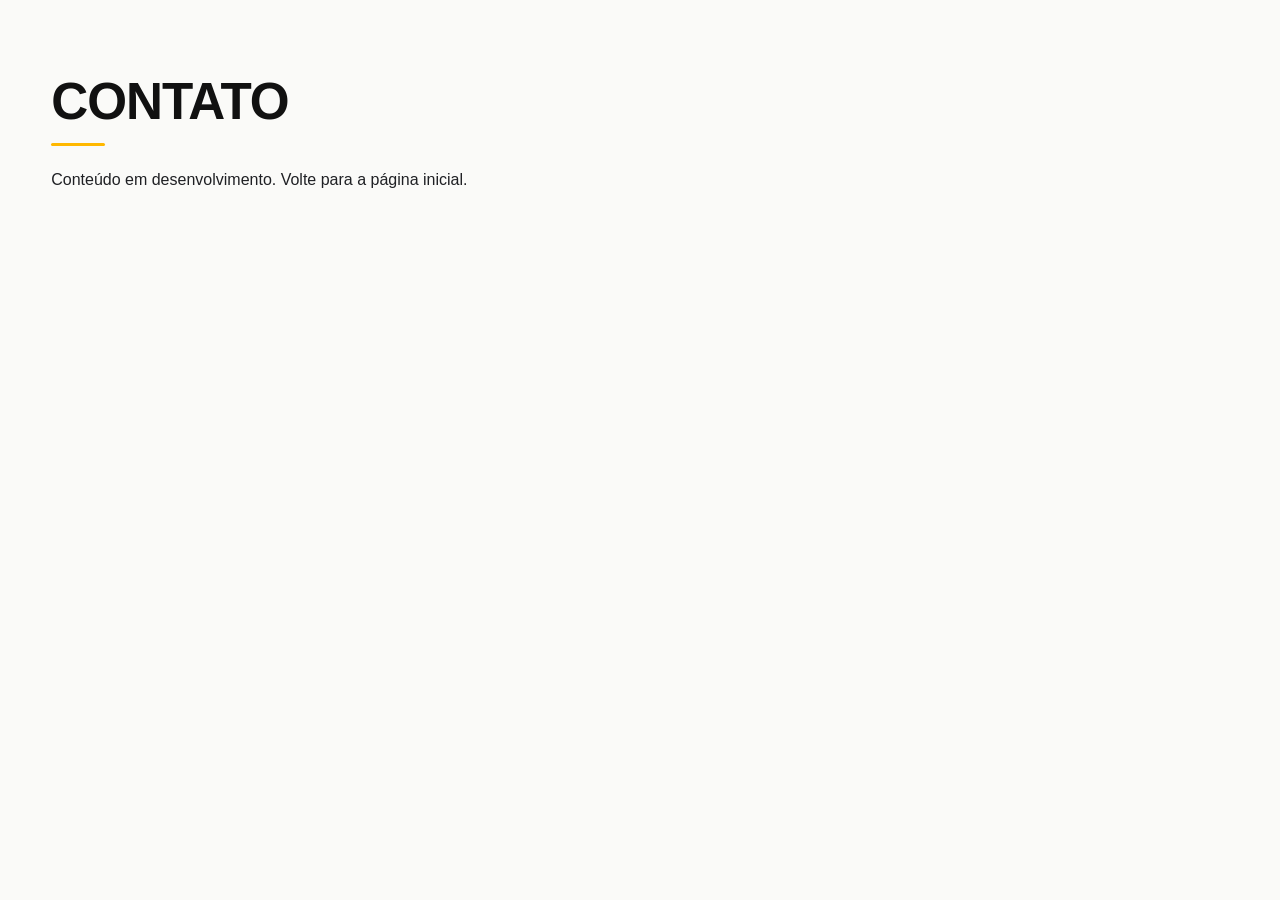
==== contato.html @ ad24fc27 "primeiro commit" ====
<!DOCTYPE html>
<html lang="pt-BR">
  <head>
    <meta charset="UTF-8" />
    <meta name="viewport" content="width=device-width, initial-scale=1.0" />
    <title>Contato | Nilsen Decorações em Gesso</title>
    <link rel="stylesheet" href="css/global.css" />
    <link rel="stylesheet" href="css/home.css" />
    <link rel="stylesheet" href="css/contato.css" />
    <link rel="stylesheet" href="css/responsive.css" />
  </head>
  <body>
    <main class="section container">
      <h1 class="section-title">Contato</h1>
      <span class="accent-line" aria-hidden="true"></span>
      <p>Conteúdo em desenvolvimento. Volte para a <a href="index.html">página inicial</a>.</p>
    </main>
  </body>
</html>
---- css/global.css ----
:root {
  --color-black: #111111;
  --color-ink: #1f2024;
  --color-yellow: #ffb800;
  --color-yellow-soft: #fff1b8;
  --color-white: #ffffff;
  --color-background: #fafaf8;
  --color-gray: #5f6268;
  --color-gray-light: #ecebe7;
  --shadow-soft: 0 18px 50px rgba(17, 17, 17, 0.12);
  --shadow-card: 0 16px 42px rgba(17, 17, 17, 0.08);
  --container: 1400px;
  --page-gutter: clamp(20px, 4vw, 60px);
  --header-height: clamp(78px, 6vw, 100px);
  --radius-sm: 8px;
  --radius-md: 18px;
  --radius-lg: 26px;
  --section-y: clamp(76px, 6vw, 110px);
  --ease: cubic-bezier(0.22, 1, 0.36, 1);
}

*,
*::before,
*::after {
  box-sizing: border-box;
}

html {
  scroll-behavior: smooth;
}

body {
  margin: 0;
  overflow-x: hidden;
  background: var(--color-background);
  color: var(--color-ink);
  font-family: "Manrope", "Inter", Arial, sans-serif;
  font-size: 16px;
  line-height: 1.45;
  text-rendering: optimizeLegibility;
}

body.menu-open {
  overflow: hidden;
}

img,
svg {
  display: block;
  max-width: 100%;
}

a {
  color: inherit;
  text-decoration: none;
}

button,
input,
textarea,
select {
  font: inherit;
}

button {
  border: 0;
}

ul {
  margin: 0;
  padding: 0;
}

.container {
  width: min(calc(100% - (var(--page-gutter) * 2)), var(--container));
  margin-inline: auto;
  padding-inline: 0;
}

.section {
  position: relative;
  padding-block: var(--section-y);
  scroll-margin-top: calc(var(--header-height) + 34px);
}

.section-title,
.hero__title {
  margin: 0;
  color: var(--color-black);
  font-size: clamp(2.5rem, 5vw, 5.5rem);
  font-weight: 800;
  letter-spacing: -0.02em;
  line-height: 0.98;
  text-transform: uppercase;
}

.section-title {
  font-size: clamp(2.2rem, 4vw, 4.5rem);
}

.title-mask__line {
  display: block;
  overflow: hidden;
}

.title-mask__line > span {
  display: block;
}

.title-mask__line--accent,
.text-accent {
  color: var(--color-yellow);
}

.accent-line {
  display: block;
  width: clamp(54px, 3.6vw, 70px);
  height: 3px;
  margin-block: 16px 22px;
  border-radius: 999px;
  background: var(--color-yellow);
}

.section-intro p {
  max-width: 590px;
  margin: 0 0 32px;
  color: var(--color-gray);
  font-size: clamp(1rem, 1.15vw, 1.14rem);
  font-weight: 500;
}

.btn {
  display: inline-flex;
  min-height: clamp(44px, 2.9vw, 56px);
  align-items: center;
  justify-content: center;
  gap: 10px;
  border-radius: var(--radius-sm);
  padding: 0 clamp(18px, 1.6vw, 30px);
  border: 1px solid transparent;
  font-size: 0.86rem;
  font-weight: 800;
  line-height: 1;
  text-transform: uppercase;
  transition: transform 220ms var(--ease), box-shadow 220ms var(--ease), background-color 220ms var(--ease),
    color 220ms var(--ease), border-color 220ms var(--ease);
}

.btn svg {
  width: 20px;
  height: 20px;
  stroke-width: 2.4;
}

.btn--black {
  background: var(--color-black);
  color: var(--color-white);
  box-shadow: inset 0 0 0 1px rgba(255, 255, 255, 0.1);
}

.btn--black svg {
  color: var(--color-yellow);
}

.btn--yellow {
  background: var(--color-yellow);
  color: var(--color-black);
}

.btn:hover {
  transform: translateY(-2px);
  box-shadow: 0 12px 28px rgba(17, 17, 17, 0.16);
}

.btn:focus-visible,
.site-nav__link:focus-visible,
.menu-toggle:focus-visible,
.service-item:focus-visible,
.site-footer a:focus-visible {
  outline: 3px solid var(--color-yellow);
  outline-offset: 4px;
}

@media (prefers-reduced-motion: reduce) {
  *,
  *::before,
  *::after {
    animation-duration: 0.01ms !important;
    animation-iteration-count: 1 !important;
    scroll-behavior: auto !important;
    transition-duration: 0.01ms !important;
  }
}
---- css/home.css ----
.site-header {
  position: sticky;
  top: clamp(12px, 1.6vw, 30px);
  z-index: 50;
  width: 100%;
  padding-inline: var(--page-gutter);
  transition: filter 220ms var(--ease), transform 220ms var(--ease);
}

.site-header.is-scrolled {
  filter: drop-shadow(0 14px 26px rgba(17, 17, 17, 0.18));
}

.site-header__inner {
  display: grid;
  min-height: var(--header-height);
  grid-template-columns: clamp(150px, 13.2vw, 254px) 1fr auto;
  align-items: center;
  gap: clamp(18px, 2.4vw, 46px);
  border-radius: clamp(16px, 1.6vw, 30px);
  background: var(--color-black);
  padding: clamp(12px, 1vw, 18px) clamp(18px, 1.9vw, 36px) clamp(12px, 1vw, 18px) clamp(28px, 2.6vw, 50px);
}

.site-header__logo img {
  width: clamp(112px, 9.4vw, 180px);
  height: auto;
}

.site-nav {
  display: flex;
  align-items: center;
  justify-content: center;
  gap: clamp(24px, 3.1vw, 60px);
}

.site-nav__link {
  position: relative;
  display: inline-flex;
  min-height: 44px;
  align-items: center;
  color: rgba(255, 255, 255, 0.78);
  font-size: clamp(0.86rem, 0.78vw, 0.98rem);
  font-weight: 600;
}

.site-nav__link::after {
  position: absolute;
  right: 0;
  bottom: 2px;
  left: 0;
  height: 3px;
  border-radius: 999px;
  background: var(--color-yellow);
  content: "";
  opacity: 0;
  transform: scaleX(0.4);
  transition: opacity 180ms var(--ease), transform 180ms var(--ease);
}

.site-nav__link:hover,
.site-nav__link--active {
  color: var(--color-white);
}

.site-nav__link:hover::after,
.site-nav__link--active::after {
  opacity: 1;
  transform: scaleX(1);
}

.site-header__actions {
  display: flex;
  align-items: center;
  gap: 12px;
}

.btn--header {
  min-width: clamp(142px, 11.7vw, 224px);
  border-radius: 12px;
}

.menu-toggle {
  display: none;
  width: 48px;
  height: 48px;
  align-items: center;
  justify-content: center;
  border-radius: 12px;
  background: rgba(255, 255, 255, 0.08);
  color: var(--color-white);
  cursor: pointer;
}

.menu-toggle svg {
  width: 24px;
  height: 24px;
}

.hero {
  margin-top: calc(-1 * var(--header-height));
  min-height: 100vh;
  min-height: 100svh;
  padding-top: 0;
  padding-bottom: 0;
}

.hero__grid {
  display: grid;
  width: 100%;
  min-height: 100vh;
  min-height: 100svh;
  grid-template-columns: minmax(0, 40.2%) minmax(0, 59.8%);
  align-items: stretch;
}

.hero__content {
  display: flex;
  flex-direction: column;
  justify-content: center;
  padding-top: calc(var(--header-height) + clamp(44px, 3.9vw, 76px));
  padding-bottom: clamp(58px, 5.8vw, 112px);
  padding-right: clamp(24px, 3.2vw, 62px);
}

.hero__text {
  max-width: 575px;
  margin: 0;
  color: var(--color-gray);
  font-size: clamp(0.98rem, 1.05vw, 1.18rem);
  font-weight: 500;
}

.hero__buttons {
  display: flex;
  flex-wrap: wrap;
  gap: clamp(14px, 1.35vw, 26px);
  margin-top: clamp(28px, 2.6vw, 50px);
}

.hero__stats {
  display: flex;
  flex-wrap: wrap;
  gap: clamp(30px, 4.7vw, 90px);
  margin-top: clamp(36px, 3.7vw, 70px);
}

.stat {
  display: flex;
  align-items: center;
  gap: 18px;
}

.stat__icon {
  position: relative;
  flex: 0 0 clamp(58px, 4vw, 78px);
  width: clamp(58px, 4vw, 78px);
  height: clamp(58px, 4vw, 78px);
  border-radius: clamp(10px, 0.85vw, 16px);
  background: var(--color-yellow-soft);
}

.stat__icon::after {
  position: absolute;
  inset: 15px;
  border: 3px solid rgba(17, 17, 17, 0.12);
  border-radius: 8px;
  content: "";
}

.stat strong {
  display: block;
  color: var(--color-black);
  font-size: clamp(2.35rem, 3.15vw, 3.8rem);
  font-weight: 800;
  line-height: 0.85;
}

.stat strong span {
  color: var(--color-yellow);
}

.stat p {
  max-width: 130px;
  margin: 9px 0 0;
  color: var(--color-ink);
  font-size: 0.82rem;
  font-weight: 600;
  letter-spacing: 0;
  line-height: 1.25;
  text-transform: uppercase;
}

.hero__media {
  position: relative;
  min-height: 100vh;
  min-height: 100svh;
  overflow: hidden;
  border-bottom-left-radius: clamp(32px, 2.9vw, 56px);
  box-shadow: var(--shadow-soft);
  clip-path: polygon(12.5% 0, 100% 0, 100% 100%, 0 100%);
}

.hero__media img {
  width: 100%;
  height: 100%;
  object-fit: cover;
  object-position: center 42%;
}

.services,
.about,
.projects {
  display: flex;
  min-height: 100vh;
  min-height: 100svh;
  align-items: center;
}

.services__grid {
  display: grid;
  grid-template-columns: minmax(340px, 560px) minmax(0, 1fr);
  align-items: center;
  gap: clamp(78px, 9vw, 174px);
}

.services__timeline {
  position: relative;
  display: grid;
  gap: clamp(12px, 1.05vw, 20px);
  padding-block: clamp(8px, 2vw, 38px);
  padding-left: clamp(44px, 3.1vw, 60px);
}

.services__axis {
  position: absolute;
  top: 16px;
  bottom: 16px;
  left: 20px;
  width: 4px;
  border-radius: 999px;
  background: var(--color-black);
}

.services__axis-progress {
  position: absolute;
  top: 0;
  left: 0;
  width: 100%;
  height: var(--service-progress, 0%);
  border-radius: inherit;
  background: var(--color-yellow);
}

.service-item {
  position: relative;
  display: grid;
  grid-template-columns: auto auto 1fr;
  align-items: start;
  gap: clamp(12px, 1vw, 18px);
  width: 100%;
  min-height: clamp(70px, 4.7vw, 90px);
  padding: 0;
  background: transparent;
  color: var(--color-ink);
  cursor: pointer;
  text-align: left;
}

.service-item__dot {
  position: absolute;
  top: 31px;
  left: -42px;
  z-index: 1;
  width: 19px;
  height: 19px;
  border-radius: 50%;
  background: var(--color-black);
  transition: background-color 240ms var(--ease), transform 240ms var(--ease);
}

.service-item__number,
.service-item__title {
  display: block;
  color: var(--color-ink);
  font-size: clamp(2.25rem, 3.72vw, 4.52rem);
  font-weight: 800;
  line-height: 0.95;
  text-transform: uppercase;
  transition: color 240ms var(--ease), font-size 240ms var(--ease), transform 240ms var(--ease);
}

.service-item__divider {
  width: 2px;
  height: 0;
  margin-top: 2px;
  border-radius: 999px;
  background: var(--color-yellow);
  opacity: 0;
  transition: height 260ms var(--ease), opacity 260ms var(--ease);
}

.service-item__body {
  display: grid;
  gap: 14px;
  min-width: 0;
}

.service-item__description {
  display: block;
  max-width: 560px;
  max-height: 0;
  overflow: hidden;
  color: var(--color-ink);
  font-size: clamp(1rem, 1.3vw, 1.2rem);
  font-weight: 500;
  line-height: 1.22;
  opacity: 0;
  transform: translateY(-8px);
  transition: max-height 280ms var(--ease), opacity 220ms var(--ease), transform 220ms var(--ease);
}

.service-item--active {
  min-height: 150px;
}

.service-item--active .service-item__dot {
  background: var(--color-yellow);
  transform: scale(1.08);
}

.service-item--active .service-item__number {
  color: var(--color-yellow);
  transform: translateY(-2px);
}

.service-item:not(.service-item--active) .service-item__number,
.service-item:not(.service-item--active) .service-item__title {
  font-size: clamp(1.95rem, 2.75vw, 3.25rem);
}

.service-item--active .service-item__divider {
  height: 96px;
  opacity: 1;
}

.service-item--active .service-item__description {
  max-height: 130px;
  opacity: 1;
  transform: translateY(0);
}

.about__grid {
  display: grid;
  grid-template-columns: minmax(340px, 610px) minmax(0, 1fr);
  align-items: center;
  gap: clamp(76px, 8.5vw, 164px);
}

.about__media {
  position: relative;
  width: min(100%, 830px);
  justify-self: end;
}

.about__media > img {
  width: 100%;
  aspect-ratio: 1.31 / 1;
  border-radius: 28px;
  box-shadow: var(--shadow-soft);
  object-fit: cover;
}

.quote-card {
  position: absolute;
  right: -76px;
  bottom: 58px;
  width: min(300px, 48%);
  border-radius: 20px;
  background: var(--color-black);
  color: var(--color-white);
  padding: 30px 30px 28px;
  box-shadow: var(--shadow-soft);
}

.quote-card__mark {
  display: block;
  margin-bottom: -6px;
  color: var(--color-yellow);
  font-size: 4.4rem;
  font-weight: 800;
  line-height: 0.7;
}

.quote-card h3 {
  margin: 0;
  font-size: clamp(1.35rem, 2vw, 2rem);
  font-weight: 800;
  line-height: 1.05;
}

.quote-card .accent-line {
  width: 60px;
  margin-block: 18px 16px;
}

.quote-card p {
  margin: 0;
  color: rgba(255, 255, 255, 0.76);
  font-size: 0.86rem;
  font-weight: 500;
  line-height: 1.35;
}

.values {
  display: flex;
  min-height: clamp(460px, 52vh, 660px);
  min-height: clamp(460px, 52svh, 660px);
  align-items: center;
  padding-block: clamp(58px, 5vw, 96px);
}

.values__grid {
  display: grid;
  grid-template-columns: repeat(4, minmax(0, 1fr));
  gap: clamp(12px, 1vw, 18px);
}

.value-card {
  height: 100%;
  min-height: clamp(238px, 16vw, 306px);
  border-radius: 12px;
  background: var(--color-white);
  padding: clamp(28px, 2vw, 38px);
  box-shadow: var(--shadow-card);
  transition: transform 220ms var(--ease), box-shadow 220ms var(--ease);
}

.value-card:hover {
  transform: translateY(-5px);
  box-shadow: 0 20px 45px rgba(17, 17, 17, 0.12);
}

.value-card__icon {
  display: grid;
  width: 54px;
  height: 54px;
  place-items: center;
  border-radius: 50%;
  background: var(--color-black);
}

.value-card__icon img {
  width: 30px;
  height: 30px;
  object-fit: contain;
}

.value-card h3 {
  margin: 18px 0 0;
  color: var(--color-black);
  font-size: 0.94rem;
  font-weight: 800;
  text-transform: uppercase;
}

.value-card .accent-line {
  width: 44px;
  height: 2px;
  margin-block: 10px 18px;
}

.value-card p,
.value-card li {
  color: var(--color-gray);
  font-size: 0.91rem;
  font-weight: 500;
}

.value-card p {
  margin: 0;
}

.value-card li {
  display: flex;
  gap: 8px;
  align-items: flex-start;
  margin-top: 4px;
}

.value-card li::before {
  color: var(--color-yellow);
  content: "✓";
  font-weight: 800;
}

.projects {
  flex-direction: column;
  justify-content: center;
}

.projects__header {
  display: grid;
  grid-template-columns: minmax(340px, 560px) minmax(0, 1fr);
  align-items: center;
  gap: clamp(72px, 8.3vw, 158px);
}

.project-card {
  position: relative;
  min-height: 300px;
  overflow: hidden;
  border-radius: 26px;
  background: var(--color-black);
  box-shadow: var(--shadow-soft);
}

.projects__featured .project-card {
  min-height: clamp(390px, 30vw, 580px);
}

.project-card img {
  width: 100%;
  height: 100%;
  min-height: inherit;
  object-fit: cover;
  transform: scale(1.04);
  transform-origin: center;
  transition: filter 420ms var(--ease), transform 420ms var(--ease);
}

.project-card::after {
  position: absolute;
  inset: 0;
  background: linear-gradient(180deg, rgba(17, 17, 17, 0) 42%, rgba(17, 17, 17, 0.78) 100%);
  content: "";
}

.project-card:hover img {
  filter: saturate(1.08) contrast(1.05);
}

.project-card__content {
  position: absolute;
  right: 28px;
  bottom: 26px;
  left: 28px;
  z-index: 1;
  color: var(--color-white);
}

.project-card__number {
  display: block;
  margin-bottom: 8px;
  color: var(--color-yellow);
  font-size: 1.65rem;
  font-weight: 800;
  line-height: 1;
}

.project-card h3 {
  margin: 0;
  font-size: clamp(1.35rem, 2vw, 2.15rem);
  font-weight: 800;
  line-height: 1;
}

.project-card p {
  margin: 8px 0 0;
  color: rgba(255, 255, 255, 0.88);
  font-size: 0.96rem;
  font-weight: 500;
}

.projects__grid {
  display: grid;
  grid-template-columns: repeat(3, minmax(0, 1fr));
  gap: clamp(24px, 2.55vw, 48px);
  margin-top: clamp(42px, 3.4vw, 66px);
}

.projects__grid .project-card {
  min-height: clamp(220px, 14.6vw, 286px);
}

.testimonials {
  display: flex;
  min-height: clamp(440px, 54vh, 700px);
  min-height: clamp(440px, 54svh, 700px);
  align-items: center;
}

.testimonials__grid {
  display: grid;
  grid-template-columns: repeat(3, minmax(0, 1fr));
  gap: clamp(24px, 2.55vw, 48px);
}

.testimonial-card {
  position: relative;
  min-height: clamp(250px, 15.7vw, 302px);
  overflow: hidden;
  border-radius: 18px;
  background: var(--color-white);
  padding: clamp(38px, 2.8vw, 54px) clamp(32px, 2.9vw, 56px) clamp(34px, 2.35vw, 45px);
  box-shadow: var(--shadow-card);
}

.testimonial-card__quote {
  display: block;
  color: var(--color-yellow);
  font-size: 4.1rem;
  font-weight: 800;
  line-height: 0.55;
}

.testimonial-card p {
  margin: 18px 0 22px;
  color: var(--color-ink);
  font-size: 0.94rem;
  font-weight: 500;
}

.testimonial-card .accent-line {
  width: 54px;
  height: 3px;
  margin: 0 0 16px;
}

.testimonial-card strong,
.testimonial-card span:last-child {
  display: block;
}

.testimonial-card strong {
  color: var(--color-black);
  font-size: 1rem;
  font-weight: 800;
}

.testimonial-card span:last-child {
  color: var(--color-gray);
  font-size: 0.9rem;
  font-weight: 700;
}

.testimonial-card::after {
  position: absolute;
  right: 34px;
  bottom: 34px;
  width: 58px;
  height: 58px;
  border-radius: 50%;
  background: var(--color-black);
  content: "";
}

.final-cta {
  display: flex;
  min-height: clamp(240px, 34vh, 410px);
  min-height: clamp(240px, 34svh, 410px);
  align-items: center;
  padding-block: clamp(48px, 4.8vw, 88px);
}

.final-cta__inner {
  display: flex;
  align-items: center;
  justify-content: space-between;
  gap: 28px;
  border-radius: 18px;
  background: var(--color-black);
  color: var(--color-white);
  padding-block: clamp(28px, 2.15vw, 42px);
}

.final-cta h2 {
  margin: 0;
  font-size: clamp(1.55rem, 2.5vw, 2.65rem);
  font-weight: 800;
  line-height: 1.05;
  text-transform: uppercase;
}

.final-cta h2 span {
  color: var(--color-yellow);
}

.final-cta p {
  margin: 10px 0 0;
  color: rgba(255, 255, 255, 0.78);
  font-weight: 500;
}

.site-footer {
  background: var(--color-white);
}

.site-footer__main {
  display: grid;
  grid-template-columns: minmax(260px, 1.35fr) repeat(3, minmax(150px, 0.75fr));
  gap: clamp(34px, 6vw, 92px);
  padding-block: clamp(42px, 3.7vw, 70px) clamp(48px, 3.7vw, 70px);
}

.site-footer__brand img {
  width: 180px;
  height: auto;
}

.site-footer__brand p {
  max-width: 310px;
  margin: 22px 0 24px;
  color: var(--color-gray);
  font-weight: 500;
}

.site-footer__social {
  display: flex;
  gap: 12px;
}

.site-footer__social a {
  display: grid;
  width: 36px;
  height: 36px;
  place-items: center;
  border-radius: 50%;
  background: var(--color-yellow);
  color: var(--color-black);
}

.site-footer__social svg {
  width: 18px;
  height: 18px;
}

.footer-list {
  display: flex;
  flex-direction: column;
  align-items: flex-start;
  gap: 8px;
  font-style: normal;
}

.footer-list h3 {
  margin: 0;
  color: var(--color-black);
  font-size: 1rem;
  font-weight: 800;
  text-transform: uppercase;
}

.footer-list .accent-line {
  width: 46px;
  height: 2px;
  margin: 0 0 12px;
}

.footer-list a,
.footer-list p {
  margin: 0;
  color: var(--color-gray);
  font-size: 0.95rem;
  font-weight: 500;
}

.footer-list a:hover {
  color: var(--color-black);
}

.footer-list--info p {
  display: block;
  padding-left: 28px;
  position: relative;
}

.footer-list--info svg {
  position: absolute;
  left: 0;
  top: 1px;
  width: 17px;
  height: 17px;
  color: var(--color-gray);
}

.site-footer__bottom {
  background: var(--color-black);
  color: rgba(255, 255, 255, 0.74);
}

.site-footer__bottom .container {
  display: flex;
  min-height: 54px;
  align-items: center;
  justify-content: space-between;
  gap: 20px;
}

.site-footer__bottom p {
  margin: 0;
  font-size: 0.84rem;
  font-weight: 700;
}

.site-footer__bottom strong {
  color: var(--color-yellow);
}
---- css/contato.css ----
/* Reservado para a página Contato quando o layout completo for definido. */
---- css/responsive.css ----
@media (min-width: 1600px) {
  .container {
    padding-inline: 0;
  }
}

@media (max-width: 1280px) {
  .site-header {
    padding-inline: var(--page-gutter);
  }

  .site-header__inner {
    grid-template-columns: 150px 1fr auto;
    padding-left: 26px;
  }

  .site-nav {
    gap: 28px;
  }

  .hero__content {
    padding-right: 28px;
  }

  .quote-card {
    right: -34px;
  }
}

@media (max-width: 1100px) {
  .container {
    padding-inline: 0;
  }

  .site-header__inner {
    grid-template-columns: auto 1fr auto;
  }

  .site-header__logo img {
    width: 108px;
  }

  .site-nav {
    gap: 18px;
  }

  .btn--header {
    min-width: auto;
  }

  .hero__grid {
    grid-template-columns: 1fr;
    min-height: auto;
  }

  .hero,
  .services,
  .about,
  .projects,
  .testimonials,
  .final-cta {
    min-height: auto;
  }

  .hero__content {
    width: min(100%, 860px);
    min-height: min(760px, 100vh);
    min-height: min(760px, 100svh);
    justify-content: center;
    padding-top: calc(var(--header-height) + 104px);
    padding-bottom: 76px;
    padding-right: 0;
  }

  .hero__media {
    min-height: 560px;
    margin-left: var(--page-gutter);
    clip-path: polygon(8% 0, 100% 0, 100% 100%, 0 100%);
  }

  .services__grid,
  .about__grid,
  .projects__header {
    grid-template-columns: 1fr;
    gap: clamp(42px, 7vw, 78px);
  }

  .services__timeline {
    max-width: 860px;
    padding-block: 0;
  }

  .about__media {
    justify-self: start;
  }

  .values__grid {
    grid-template-columns: repeat(2, minmax(0, 1fr));
  }

  .site-footer__main {
    grid-template-columns: repeat(2, minmax(0, 1fr));
  }
}

@media (max-width: 900px) {
  .site-header {
    top: 14px;
    padding-inline: var(--page-gutter);
  }

  .site-header__inner {
    position: relative;
    min-height: 78px;
    border-radius: 16px;
    padding: 12px 14px 12px 20px;
  }

  .site-nav {
    position: fixed;
    inset: 106px 20px auto;
    display: grid;
    gap: 8px;
    border-radius: 18px;
    background: var(--color-black);
    padding: 22px;
    box-shadow: var(--shadow-soft);
    opacity: 0;
    pointer-events: none;
    transform: translateY(-12px);
    visibility: hidden;
    transition: opacity 220ms var(--ease), transform 220ms var(--ease), visibility 220ms var(--ease);
  }

  .site-nav.is-open {
    opacity: 1;
    pointer-events: auto;
    transform: translateY(0);
    visibility: visible;
  }

  .site-nav__link {
    min-height: 54px;
    font-size: 1.4rem;
  }

  .menu-toggle {
    display: inline-flex;
  }

  .btn--header {
    min-height: 44px;
    padding-inline: 16px;
    font-size: 0.78rem;
  }

  .hero {
    margin-top: -78px;
  }

  .hero__media {
    min-height: 520px;
  }

  .projects__grid,
  .testimonials__grid {
    grid-template-columns: 1fr;
  }

  .projects__grid .project-card {
    min-height: 330px;
  }
}

@media (max-width: 768px) {
  :root {
    --section-y: clamp(62px, 11vh, 88px);
    --section-y: clamp(62px, 11svh, 88px);
  }

  .section {
    padding-block: var(--section-y);
  }

  .container {
    padding-inline: 0;
  }

  .hero__content {
    min-height: min(720px, calc(100vh - 20px));
    min-height: min(720px, calc(100svh - 20px));
    padding-top: calc(var(--header-height) + 96px);
    padding-bottom: 64px;
    padding-inline: 0;
  }

  .hero__buttons,
  .hero__stats {
    gap: 14px;
  }

  .stat {
    flex: 1 1 210px;
  }

  .services__timeline {
    gap: 12px;
    padding-left: 40px;
  }

  .services__axis {
    left: 12px;
  }

  .service-item {
    grid-template-columns: auto auto 1fr;
    gap: 12px;
    min-height: 70px;
  }

  .service-item__dot {
    left: -36px;
  }

  .service-item__number,
  .service-item__title,
  .service-item:not(.service-item--active) .service-item__number,
  .service-item:not(.service-item--active) .service-item__title {
    font-size: clamp(1.85rem, 8vw, 3.2rem);
  }

  .service-item--active {
    min-height: 138px;
  }

  .quote-card {
    position: relative;
    right: auto;
    bottom: auto;
    width: calc(100% - 32px);
    margin: -58px auto 0;
  }

  .values__grid {
    grid-template-columns: 1fr;
  }

  .values,
  .testimonials {
    min-height: auto;
  }

  .final-cta__inner {
    align-items: flex-start;
    flex-direction: column;
  }
}

@media (max-width: 560px) {
  :root {
    --header-height: 74px;
  }

  .container {
    padding-inline: 0;
  }

  .site-header {
    padding-inline: 12px;
  }

  .site-header__inner {
    gap: 10px;
    padding-inline: 14px;
  }

  .site-header__logo img {
    width: 94px;
  }

  .btn--header span:last-child {
    display: none;
  }

  .btn--header {
    width: 44px;
    min-width: 44px;
    padding: 0;
  }

  .menu-toggle {
    width: 44px;
    height: 44px;
  }

  .site-nav {
    inset: 94px 12px auto;
  }

  .hero {
    margin-top: -74px;
  }

  .hero__content {
    min-height: min(690px, calc(100vh - 16px));
    min-height: min(690px, calc(100svh - 16px));
    padding-top: calc(var(--header-height) + 86px);
    padding-inline: 0;
  }

  .hero__buttons .btn {
    width: 100%;
  }

  .hero__media {
    min-height: 430px;
    margin-left: 20px;
    border-bottom-left-radius: 32px;
    clip-path: polygon(5% 0, 100% 0, 100% 100%, 0 100%);
  }

  .hero__stats {
    margin-top: 40px;
  }

  .stat {
    flex-basis: 100%;
  }

  .section-title,
  .hero__title {
    font-size: clamp(2.42rem, 13vw, 3.55rem);
  }

  .service-item__divider {
    display: none;
  }

  .service-item {
    grid-template-columns: auto 1fr;
  }

  .service-item__body {
    grid-column: 2;
  }

  .service-item--active {
    min-height: 164px;
  }

  .about__media > img,
  .project-card {
    border-radius: 20px;
  }

  .projects__featured .project-card,
  .projects__grid .project-card {
    min-height: 300px;
  }

  .testimonial-card {
    padding: 38px 28px 34px;
  }

  .testimonial-card::after {
    width: 48px;
    height: 48px;
  }

  .site-footer__main,
  .site-footer__bottom .container {
    grid-template-columns: 1fr;
  }

  .site-footer__bottom .container {
    display: grid;
    padding-block: 16px;
  }
}
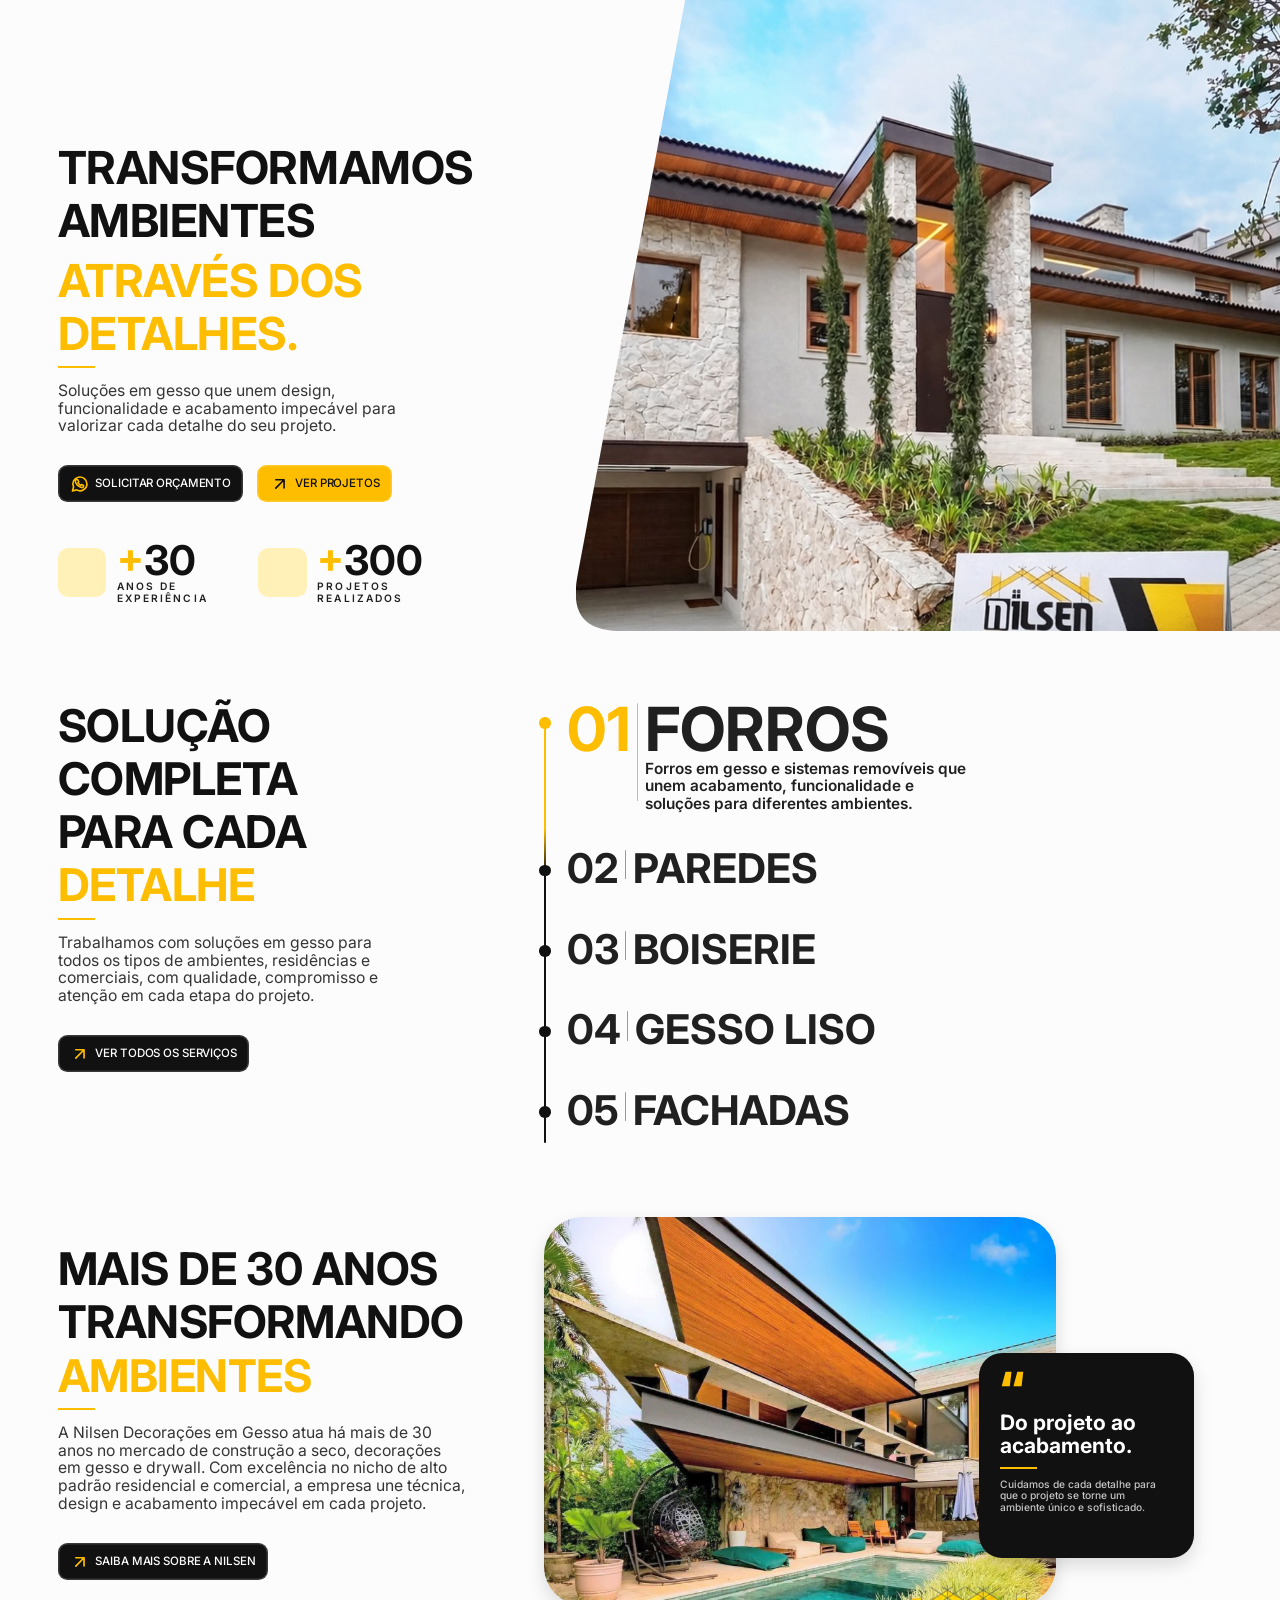
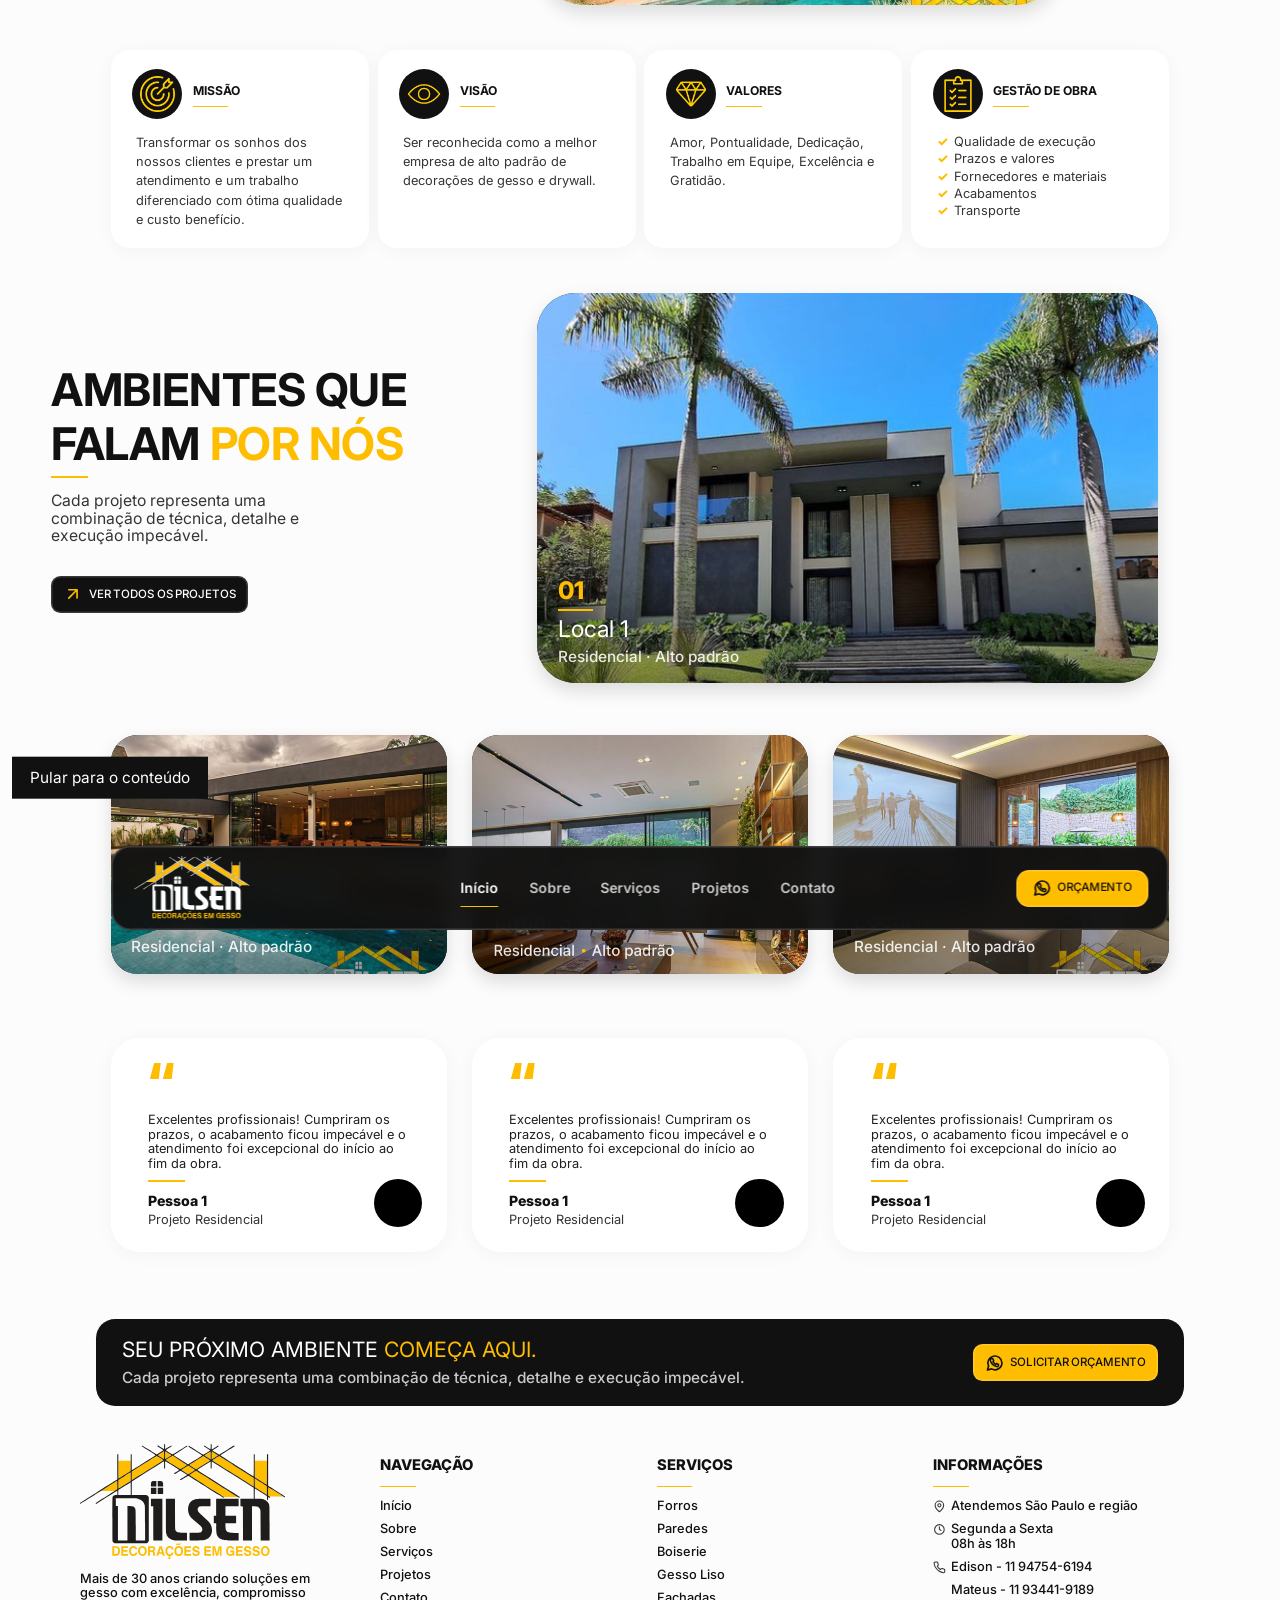
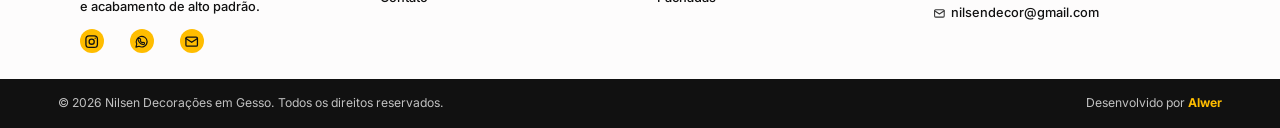
==== commit 275d25ef: "Layout Estático" ====
--- a/contato.html
+++ b/contato.html
@@ -3,17 +3,10 @@
   <head>
     <meta charset="UTF-8" />
     <meta name="viewport" content="width=device-width, initial-scale=1.0" />
+    <meta http-equiv="refresh" content="0; url=index.html#contato" />
     <title>Contato | Nilsen Decorações em Gesso</title>
-    <link rel="stylesheet" href="css/global.css" />
-    <link rel="stylesheet" href="css/home.css" />
-    <link rel="stylesheet" href="css/contato.css" />
-    <link rel="stylesheet" href="css/responsive.css" />
   </head>
   <body>
-    <main class="section container">
-      <h1 class="section-title">Contato</h1>
-      <span class="accent-line" aria-hidden="true"></span>
-      <p>Conteúdo em desenvolvimento. Volte para a <a href="index.html">página inicial</a>.</p>
-    </main>
+    <p><a href="index.html#contato">Acessar Contato na página da Nilsen.</a></p>
   </body>
-</html>
+</html>
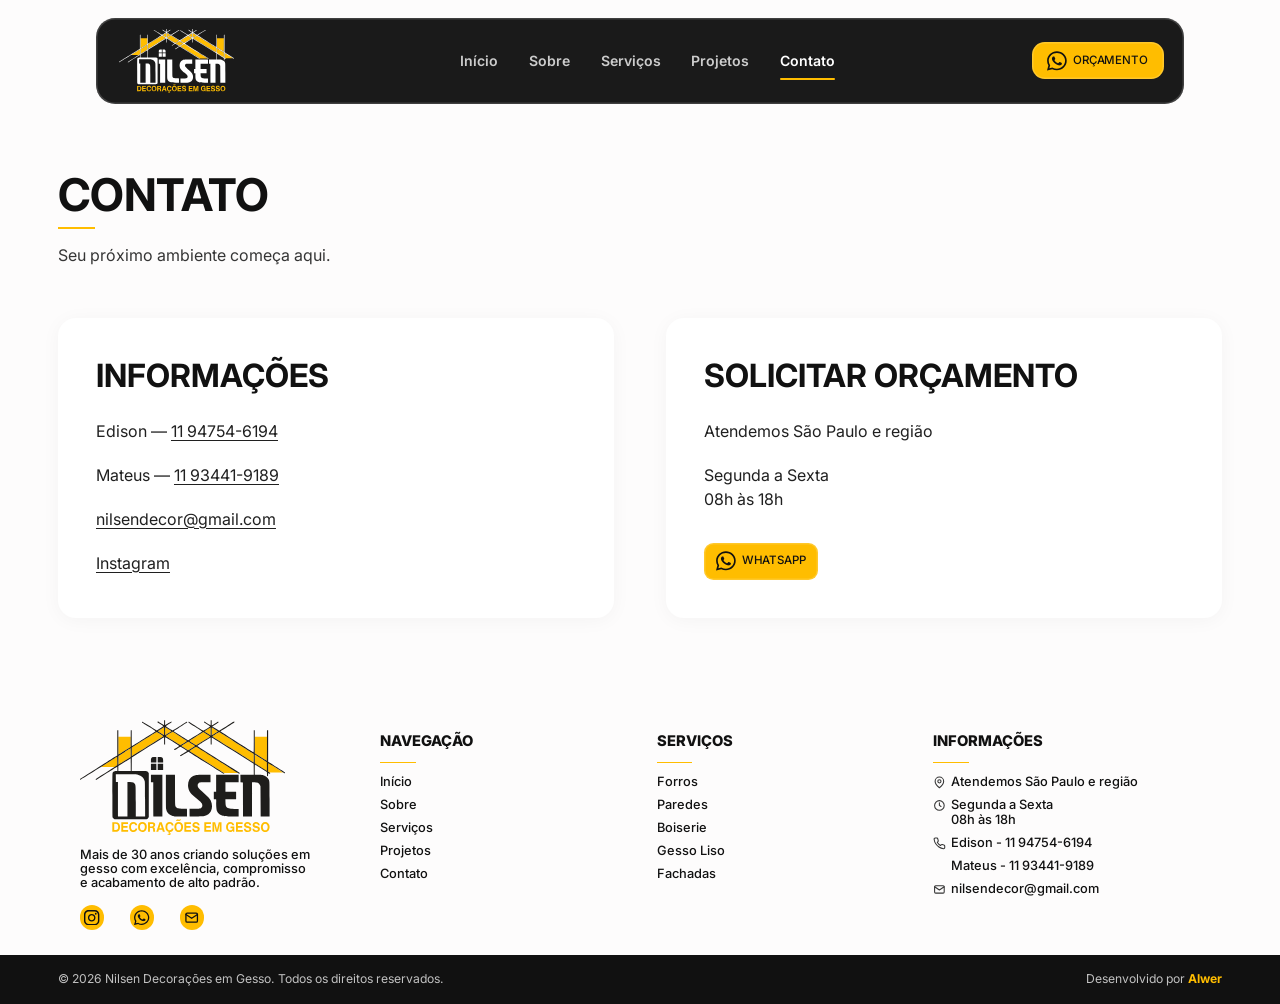
==== commit 14a44e4e: "feat: implement multipage site architecture" ====
--- a/contato.html
+++ b/contato.html
@@ -3,10 +3,147 @@
   <head>
     <meta charset="UTF-8" />
     <meta name="viewport" content="width=device-width, initial-scale=1.0" />
-    <meta http-equiv="refresh" content="0; url=index.html#contato" />
+    <meta
+      name="description"
+      content="Nilsen Decorações em Gesso: soluções em gesso, drywall, forros, paredes, boiserie e fachadas para projetos residenciais e comerciais de alto padrão."
+    />
     <title>Contato | Nilsen Decorações em Gesso</title>
+    <link rel="preconnect" href="https://fonts.googleapis.com" />
+    <link rel="preconnect" href="https://fonts.gstatic.com" crossorigin />
+    <link href="https://fonts.googleapis.com/css2?family=Inter:wght@400;500;600;700;800&display=swap" rel="stylesheet" />
+    <link rel="stylesheet" href="css/global.css" />
+    <link rel="stylesheet" href="css/home.css" />
+    <link rel="stylesheet" href="css/static.css" />
+    <link rel="stylesheet" href="css/responsive.css" />
+    <link rel="stylesheet" href="css/motion.css" />
+    <link rel="stylesheet" href="css/shared.css" />
+    <link rel="stylesheet" href="css/pages.css" />
+    <link rel="stylesheet" href="css/contato.css" />
   </head>
-  <body>
-    <p><a href="index.html#contato">Acessar Contato na página da Nilsen.</a></p>
+  <body class="inner-page page-contato">
+    <a class="skip-link" href="#conteudo">Pular para o conteúdo</a>
+    <header class="site-header" data-header>
+      <div class="site-header__inner">
+        <a class="site-header__logo" href="index.html" aria-label="Nilsen Decorações em Gesso">
+          <img src="assets/logo/nilsen-logo-light.svg" alt="Nilsen Decorações em Gesso" width="238" height="133" />
+        </a>
+
+        <nav class="site-nav" id="site-menu" aria-label="Navegação principal" data-menu>
+          <a class="site-nav__link" href="index.html">Início</a>
+          <a class="site-nav__link" href="sobre.html">Sobre</a>
+          <a class="site-nav__link" href="servicos.html">Serviços</a>
+          <a class="site-nav__link" href="projetos.html">Projetos</a>
+          <a class="site-nav__link site-nav__link--active" href="contato.html" aria-current="page">Contato</a>
+        </nav>
+
+        <div class="site-header__actions">
+          <a class="btn btn--yellow btn--header" aria-label="Solicitar orçamento pelo WhatsApp" href="https://wa.me/5511934419189" target="_blank" rel="noopener noreferrer">
+            <svg width="31" height="30" aria-hidden="true" focusable="false" viewBox="0 0 31 30" fill="none" xmlns="http://www.w3.org/2000/svg">
+<path fill-rule="evenodd" clip-rule="evenodd" d="M26.3577 4.36C23.4567 1.55 19.5997 0.00125 15.491 0C7.02408 0 0.133042 6.6675 0.129167 14.865C0.127875 17.485 0.835708 20.0425 2.18033 22.2975L0 30L8.14267 27.9325C10.3863 29.1175 12.9128 29.7413 15.4832 29.7425H15.4897C23.9552 29.7425 30.8476 23.0737 30.8515 14.8763C30.854 10.905 29.2575 7.16875 26.3577 4.36ZM15.491 27.2313H15.4858C13.1944 27.2313 10.9482 26.635 8.98742 25.5087L8.52112 25.2413L3.689 26.4675L4.97937 21.9075L4.67583 21.44C3.39708 19.4725 2.72283 17.1987 2.72412 14.865C2.72671 8.0525 8.45525 2.51 15.4974 2.51C18.9074 2.51 22.1133 3.7975 24.5236 6.1325C26.9338 8.46875 28.2604 11.5725 28.2591 14.8738C28.2552 21.6888 22.528 27.2313 15.491 27.2313ZM22.4944 17.9775C22.1108 17.7913 20.2236 16.8925 19.871 16.7687C19.5197 16.645 19.2639 16.5825 19.0069 16.9538C18.7498 17.325 18.0162 18.1625 17.7914 18.4113C17.568 18.6588 17.3432 18.69 16.9596 18.5037C16.576 18.3175 15.3385 17.9263 13.8725 16.66C12.732 15.675 11.9608 14.4587 11.7374 14.0863C11.5139 13.7137 11.7141 13.5138 11.9053 13.3288C12.0784 13.1625 12.2889 12.895 12.4814 12.6775C12.6751 12.4625 12.7384 12.3075 12.8676 12.0588C12.9955 11.8113 12.9322 11.5938 12.8353 11.4075C12.7384 11.2225 11.9712 9.39375 11.6521 8.65C11.3408 7.925 11.0244 8.02375 10.788 8.0125C10.5645 8.00125 10.3088 8 10.0518 8C9.796 8 9.38008 8.0925 9.02875 8.465C8.67742 8.8375 7.68542 9.73625 7.68542 11.5638C7.68542 13.3925 9.06104 15.1587 9.25221 15.4062C9.44337 15.6537 11.9582 19.4062 15.8087 21.015C16.7245 21.3975 17.4401 21.6262 17.9968 21.7975C18.9165 22.08 19.7535 22.04 20.4148 21.945C21.1523 21.8387 22.6855 21.0462 23.0059 20.1787C23.3262 19.3112 23.3262 18.5662 23.2293 18.4125C23.1338 18.2562 22.878 18.1637 22.4944 17.9775Z" fill="currentColor"/>
+</svg>
+            <span>Orçamento</span>
+          </a>
+          <button
+            class="menu-toggle"
+            type="button"
+            aria-label="Abrir menu"
+            aria-expanded="false"
+            aria-controls="site-menu"
+            data-menu-toggle
+          >
+            <svg viewBox="0 0 24 24" fill="none" stroke="currentColor" stroke-width="2" stroke-linecap="round" stroke-linejoin="round" aria-hidden="true" focusable="false"><path d="M4 6h16M4 12h16M4 18h16"/></svg>
+          </button>
+        </div>
+      </div>
+    </header>
+
+    <main class="page-main" id="conteudo" tabindex="-1">
+      <div class="page-intro container">
+        <h1 class="section-title">Contato</h1>
+        <span class="accent-line" aria-hidden="true"></span>
+        <p>Seu próximo ambiente começa aqui.</p>
+      </div>
+      <div class="contact-grid container">
+        <section class="contact-panel" aria-labelledby="canais-titulo">
+          <h2 class="page-section-title" id="canais-titulo">Informações</h2>
+          <address>
+            <p>Edison — <a href="tel:+5511947546194">11 94754-6194</a></p>
+            <p>Mateus — <a href="tel:+5511934419189">11 93441-9189</a></p>
+            <p><a href="mailto:nilsendecor@gmail.com">nilsendecor@gmail.com</a></p>
+            <p><a href="https://www.instagram.com/nilsen_decor/" target="_blank" rel="noopener noreferrer">Instagram</a></p>
+          </address>
+        </section>
+        <section class="contact-panel" aria-labelledby="orcamento-titulo">
+          <h2 class="page-section-title" id="orcamento-titulo">Solicitar orçamento</h2>
+          <p>Atendemos São Paulo e região</p>
+          <p>Segunda a Sexta<br />08h às 18h</p>
+          <a class="btn btn--yellow" href="https://wa.me/5511934419189" target="_blank" rel="noopener noreferrer"><svg width="31" height="30" aria-hidden="true" focusable="false" viewBox="0 0 31 30" fill="none" xmlns="http://www.w3.org/2000/svg">
+<path fill-rule="evenodd" clip-rule="evenodd" d="M26.3577 4.36C23.4567 1.55 19.5997 0.00125 15.491 0C7.02408 0 0.133042 6.6675 0.129167 14.865C0.127875 17.485 0.835708 20.0425 2.18033 22.2975L0 30L8.14267 27.9325C10.3863 29.1175 12.9128 29.7413 15.4832 29.7425H15.4897C23.9552 29.7425 30.8476 23.0737 30.8515 14.8763C30.854 10.905 29.2575 7.16875 26.3577 4.36ZM15.491 27.2313H15.4858C13.1944 27.2313 10.9482 26.635 8.98742 25.5087L8.52112 25.2413L3.689 26.4675L4.97937 21.9075L4.67583 21.44C3.39708 19.4725 2.72283 17.1987 2.72412 14.865C2.72671 8.0525 8.45525 2.51 15.4974 2.51C18.9074 2.51 22.1133 3.7975 24.5236 6.1325C26.9338 8.46875 28.2604 11.5725 28.2591 14.8738C28.2552 21.6888 22.528 27.2313 15.491 27.2313ZM22.4944 17.9775C22.1108 17.7913 20.2236 16.8925 19.871 16.7687C19.5197 16.645 19.2639 16.5825 19.0069 16.9538C18.7498 17.325 18.0162 18.1625 17.7914 18.4113C17.568 18.6588 17.3432 18.69 16.9596 18.5037C16.576 18.3175 15.3385 17.9263 13.8725 16.66C12.732 15.675 11.9608 14.4587 11.7374 14.0863C11.5139 13.7137 11.7141 13.5138 11.9053 13.3288C12.0784 13.1625 12.2889 12.895 12.4814 12.6775C12.6751 12.4625 12.7384 12.3075 12.8676 12.0588C12.9955 11.8113 12.9322 11.5938 12.8353 11.4075C12.7384 11.2225 11.9712 9.39375 11.6521 8.65C11.3408 7.925 11.0244 8.02375 10.788 8.0125C10.5645 8.00125 10.3088 8 10.0518 8C9.796 8 9.38008 8.0925 9.02875 8.465C8.67742 8.8375 7.68542 9.73625 7.68542 11.5638C7.68542 13.3925 9.06104 15.1587 9.25221 15.4062C9.44337 15.6537 11.9582 19.4062 15.8087 21.015C16.7245 21.3975 17.4401 21.6262 17.9968 21.7975C18.9165 22.08 19.7535 22.04 20.4148 21.945C21.1523 21.8387 22.6855 21.0462 23.0059 20.1787C23.3262 19.3112 23.3262 18.5662 23.2293 18.4125C23.1338 18.2562 22.878 18.1637 22.4944 17.9775Z" fill="currentColor"/>
+</svg><span>WhatsApp</span></a>
+        </section>
+      </div>
+    </main>
+
+    <footer class="site-footer" id="contato">
+      <div class="site-footer__main container">
+        <div class="site-footer__brand">
+          <img src="assets/logo/nilsen-logo.svg" alt="Nilsen Decorações em Gesso" width="238" height="133" loading="lazy" />
+          <p>
+            Mais de 30 anos criando soluções em gesso com excelência, compromisso e acabamento de alto padrão.
+          </p>
+          <div class="site-footer__social" aria-label="Redes sociais">
+            <a href="https://www.instagram.com/nilsen_decor/" aria-label="Instagram" target="_blank" rel="noopener noreferrer"><svg aria-hidden="true" focusable="false" width="20" height="20" viewBox="0 0 20 20" fill="none" xmlns="http://www.w3.org/2000/svg">
+<path d="M15.3121 3.69141C14.6427 3.69141 14.1406 4.19345 14.1406 4.86284C14.1406 5.53224 14.6427 6.03428 15.3121 6.03428C15.9815 6.03428 16.4835 5.53224 16.4835 4.86284C16.4835 4.19345 15.9815 3.69141 15.3121 3.69141Z" fill="currentColor"/>
+<path d="M10.0417 5.19531C7.2805 5.19531 5.10498 7.45451 5.10498 10.1321C5.10498 12.8096 7.36418 15.0688 10.0417 15.0688C12.7193 15.0688 14.9785 12.8096 14.9785 10.1321C14.9785 7.45451 12.803 5.19531 10.0417 5.19531ZM10.0417 13.3117C8.28459 13.3117 6.86213 11.8892 6.86213 10.1321C6.86213 8.37493 8.28459 6.95247 10.0417 6.95247C11.7989 6.95247 13.2214 8.37493 13.2214 10.1321C13.2214 11.8892 11.7989 13.3117 10.0417 13.3117Z" fill="currentColor"/>
+<path d="M14.0572 0H6.1082C2.67757 0 0 2.67757 0 6.02453V13.9736C0 17.3205 2.67757 19.9981 6.02453 19.9981H13.9736C17.3205 19.9981 19.9981 17.3205 19.9981 13.9736V6.02453C20.0818 2.67757 17.4042 0 14.0572 0ZM18.1573 14.0572C18.1573 16.3164 16.3164 18.2409 13.9736 18.2409H6.02453C3.76533 18.2409 1.84083 16.4001 1.84083 14.0572V6.1082C1.84083 3.849 3.68166 1.9245 6.02453 1.9245H13.9736C16.2328 1.9245 18.1573 3.76533 18.1573 6.1082V14.0572Z" fill="currentColor"/>
+</svg></a>
+            <a href="https://wa.me/5511934419189" aria-label="WhatsApp" target="_blank" rel="noopener noreferrer"><svg width="31" height="30" aria-hidden="true" focusable="false" viewBox="0 0 31 30" fill="none" xmlns="http://www.w3.org/2000/svg">
+<path fill-rule="evenodd" clip-rule="evenodd" d="M26.3577 4.36C23.4567 1.55 19.5997 0.00125 15.491 0C7.02408 0 0.133042 6.6675 0.129167 14.865C0.127875 17.485 0.835708 20.0425 2.18033 22.2975L0 30L8.14267 27.9325C10.3863 29.1175 12.9128 29.7413 15.4832 29.7425H15.4897C23.9552 29.7425 30.8476 23.0737 30.8515 14.8763C30.854 10.905 29.2575 7.16875 26.3577 4.36ZM15.491 27.2313H15.4858C13.1944 27.2313 10.9482 26.635 8.98742 25.5087L8.52112 25.2413L3.689 26.4675L4.97937 21.9075L4.67583 21.44C3.39708 19.4725 2.72283 17.1987 2.72412 14.865C2.72671 8.0525 8.45525 2.51 15.4974 2.51C18.9074 2.51 22.1133 3.7975 24.5236 6.1325C26.9338 8.46875 28.2604 11.5725 28.2591 14.8738C28.2552 21.6888 22.528 27.2313 15.491 27.2313ZM22.4944 17.9775C22.1108 17.7913 20.2236 16.8925 19.871 16.7687C19.5197 16.645 19.2639 16.5825 19.0069 16.9538C18.7498 17.325 18.0162 18.1625 17.7914 18.4113C17.568 18.6588 17.3432 18.69 16.9596 18.5037C16.576 18.3175 15.3385 17.9263 13.8725 16.66C12.732 15.675 11.9608 14.4587 11.7374 14.0863C11.5139 13.7137 11.7141 13.5138 11.9053 13.3288C12.0784 13.1625 12.2889 12.895 12.4814 12.6775C12.6751 12.4625 12.7384 12.3075 12.8676 12.0588C12.9955 11.8113 12.9322 11.5938 12.8353 11.4075C12.7384 11.2225 11.9712 9.39375 11.6521 8.65C11.3408 7.925 11.0244 8.02375 10.788 8.0125C10.5645 8.00125 10.3088 8 10.0518 8C9.796 8 9.38008 8.0925 9.02875 8.465C8.67742 8.8375 7.68542 9.73625 7.68542 11.5638C7.68542 13.3925 9.06104 15.1587 9.25221 15.4062C9.44337 15.6537 11.9582 19.4062 15.8087 21.015C16.7245 21.3975 17.4401 21.6262 17.9968 21.7975C18.9165 22.08 19.7535 22.04 20.4148 21.945C21.1523 21.8387 22.6855 21.0462 23.0059 20.1787C23.3262 19.3112 23.3262 18.5662 23.2293 18.4125C23.1338 18.2562 22.878 18.1637 22.4944 17.9775Z" fill="currentColor"/>
+</svg></a>
+            <a href="mailto:nilsendecor@gmail.com" aria-label="E-mail"><svg viewBox="0 0 24 24" fill="none" stroke="currentColor" stroke-width="2" stroke-linecap="round" stroke-linejoin="round" aria-hidden="true" focusable="false"><rect x="3" y="5" width="18" height="14" rx="2"/><path d="m3 7 9 6 9-6"/></svg></a>
+          </div>
+        </div>
+
+        <nav class="footer-list" aria-label="Navegação do rodapé">
+          <h2 class="footer-title">Navegação</h2>
+          <span class="accent-line" aria-hidden="true"></span>
+          <a href="index.html">Início</a>
+          <a href="sobre.html">Sobre</a>
+          <a href="servicos.html">Serviços</a>
+          <a href="projetos.html">Projetos</a>
+          <a href="contato.html">Contato</a>
+        </nav>
+
+        <nav class="footer-list" aria-label="Serviços no rodapé">
+          <h2 class="footer-title">Serviços</h2>
+          <span class="accent-line" aria-hidden="true"></span>
+          <a href="servicos.html#forros">Forros</a>
+          <a href="servicos.html#paredes">Paredes</a>
+          <a href="servicos.html#boiserie">Boiserie</a>
+          <a href="servicos.html#gesso-liso">Gesso Liso</a>
+          <a href="servicos.html#fachadas">Fachadas</a>
+        </nav>
+
+        <div class="footer-list footer-list--info">
+          <h2 class="footer-title">Informações</h2>
+          <span class="accent-line" aria-hidden="true"></span>
+          <address class="footer-contacts">
+            <p><svg viewBox="0 0 24 24" fill="none" stroke="currentColor" stroke-width="2" stroke-linecap="round" stroke-linejoin="round" aria-hidden="true" focusable="false"><path d="M20 10c0 6-8 12-8 12S4 16 4 10a8 8 0 1 1 16 0Z"/><circle cx="12" cy="10" r="3"/></svg>Atendemos São Paulo e região</p>
+            <p><svg viewBox="0 0 24 24" fill="none" stroke="currentColor" stroke-width="2" stroke-linecap="round" stroke-linejoin="round" aria-hidden="true" focusable="false"><circle cx="12" cy="12" r="9"/><path d="M12 7v5l3 2"/></svg>Segunda a Sexta<br />08h às 18h</p>
+            <p><svg viewBox="0 0 24 24" fill="none" stroke="currentColor" stroke-width="2" stroke-linecap="round" stroke-linejoin="round" aria-hidden="true" focusable="false"><path d="M22 16.9v3a2 2 0 0 1-2.2 2 19.8 19.8 0 0 1-8.6-3.1 19.5 19.5 0 0 1-6-6A19.8 19.8 0 0 1 2.1 4.2 2 2 0 0 1 4.1 2h3a2 2 0 0 1 2 1.7c.1 1 .3 2 .7 2.9a2 2 0 0 1-.5 2.1L8 10a16 16 0 0 0 6 6l1.3-1.3a2 2 0 0 1 2.1-.5c.9.4 1.9.6 2.9.7a2 2 0 0 1 1.7 2Z"/></svg>Edison - <a href="tel:+5511947546194">11 94754-6194</a></p>
+            <p>Mateus - <a href="tel:+5511934419189">11 93441-9189</a></p>
+            <p><svg viewBox="0 0 24 24" fill="none" stroke="currentColor" stroke-width="2" stroke-linecap="round" stroke-linejoin="round" aria-hidden="true" focusable="false"><rect x="3" y="5" width="18" height="14" rx="2"/><path d="m3 7 9 6 9-6"/></svg><a href="mailto:nilsendecor@gmail.com">nilsendecor@gmail.com</a></p>
+          </address>
+        </div>
+      </div>
+      <div class="site-footer__bottom">
+        <div class="container">
+          <p>© 2026 Nilsen Decorações em Gesso. Todos os direitos reservados.</p>
+          <p>Desenvolvido por <a href="https://www.usealwer.com/" target="_blank" rel="noopener noreferrer"><strong>Alwer</strong></a></p>
+        </div>
+      </div>
+    </footer>
+
+    <script src="js/menu.js" defer></script>
   </body>
-</html>+</html>
--- a/css/global.css
+++ b/css/global.css
@@ -0,0 +1,228 @@
+:root {
+  --color-black: #111111;
+  --color-ink: #1f2024;
+  --color-yellow: #ffb800;
+  --color-yellow-soft: #fff1b8;
+  --color-white: #ffffff;
+  --color-background: #fafaf8;
+  --color-gray: #5f6268;
+  --color-gray-light: #ecebe7;
+  --shadow-soft: 0 18px 50px rgba(17, 17, 17, 0.12);
+  --shadow-card: 0 16px 42px rgba(17, 17, 17, 0.08);
+  --container: 1400px;
+  --page-gutter: clamp(20px, 4vw, 60px);
+  --header-height: clamp(78px, 6vw, 100px);
+  --radius-sm: 8px;
+  --radius-md: 18px;
+  --radius-lg: 26px;
+  --section-y: clamp(76px, 6vw, 110px);
+  --ease: cubic-bezier(0.22, 1, 0.36, 1);
+}
+
+*,
+*::before,
+*::after {
+  box-sizing: border-box;
+}
+
+html {
+  scroll-behavior: smooth;
+}
+
+@media (forced-colors: none) {
+  html {
+    scrollbar-width: thin;
+    scrollbar-color: var(--color-yellow) transparent;
+  }
+
+  @supports selector(::-webkit-scrollbar) {
+    html {
+      scrollbar-width: auto;
+      scrollbar-color: auto;
+    }
+  }
+
+  html::-webkit-scrollbar {
+    width: 6px;
+    height: 6px;
+  }
+
+  html::-webkit-scrollbar-track {
+    background: transparent;
+  }
+
+  html::-webkit-scrollbar-thumb {
+    border: 0;
+    border-radius: 0;
+    background: var(--color-yellow);
+  }
+
+  html::-webkit-scrollbar-thumb:hover {
+    background: var(--color-yellow-soft);
+  }
+
+  html::-webkit-scrollbar-corner {
+    background: transparent;
+  }
+}
+
+body {
+  margin: 0;
+  overflow-x: hidden;
+  background: var(--color-background);
+  color: var(--color-ink);
+  font-family: "Inter", Arial, sans-serif;
+  font-size: 16px;
+  line-height: 1.45;
+  text-rendering: optimizeLegibility;
+}
+
+body.menu-open {
+  overflow: hidden;
+}
+
+img,
+svg {
+  display: block;
+  max-width: 100%;
+}
+
+a {
+  color: inherit;
+  text-decoration: none;
+}
+
+button,
+input,
+textarea,
+select {
+  font: inherit;
+}
+
+button {
+  border: 0;
+}
+
+ul {
+  margin: 0;
+  padding: 0;
+}
+
+.container {
+  width: min(calc(100% - (var(--page-gutter) * 2)), var(--container));
+  margin-inline: auto;
+  padding-inline: 0;
+}
+
+.section {
+  position: relative;
+  padding-block: var(--section-y);
+  scroll-margin-top: calc(var(--header-height) + 34px);
+}
+
+.section-title,
+.hero__title {
+  margin: 0;
+  color: var(--color-black);
+  font-size: clamp(2.5rem, 5vw, 5.5rem);
+  font-weight: 800;
+  letter-spacing: -0.02em;
+  line-height: 0.98;
+  text-transform: uppercase;
+}
+
+.section-title {
+  font-size: clamp(2.2rem, 4vw, 4.5rem);
+}
+
+.title-mask__line {
+  display: block;
+  overflow: hidden;
+}
+
+.title-mask__line > span {
+  display: block;
+}
+
+.title-mask__line--accent,
+.text-accent {
+  color: var(--color-yellow);
+}
+
+.accent-line {
+  display: block;
+  width: clamp(54px, 3.6vw, 70px);
+  height: 3px;
+  margin-block: 16px 22px;
+  border-radius: 999px;
+  background: var(--color-yellow);
+}
+
+.section-intro p {
+  max-width: 590px;
+  margin: 0 0 32px;
+  color: var(--color-gray);
+  font-size: clamp(1rem, 1.15vw, 1.14rem);
+  font-weight: 500;
+}
+
+.btn {
+  display: inline-flex;
+  min-height: clamp(44px, 2.9vw, 56px);
+  align-items: center;
+  justify-content: center;
+  gap: 10px;
+  border-radius: var(--radius-sm);
+  padding: 0 clamp(18px, 1.6vw, 30px);
+  border: 1px solid transparent;
+  font-size: 0.86rem;
+  font-weight: 800;
+  line-height: 1;
+  text-transform: uppercase;
+}
+
+.btn svg {
+  width: 20px;
+  height: 20px;
+  stroke-width: 2.4;
+}
+
+.btn--black {
+  background: var(--color-black);
+  color: var(--color-white);
+  box-shadow: inset 0 0 0 1px rgba(255, 255, 255, 0.1);
+}
+
+.btn--black svg {
+  color: var(--color-yellow);
+}
+
+.btn--yellow {
+  background: var(--color-yellow);
+  color: var(--color-black);
+}
+
+.btn:hover {
+  transform: translateY(-2px);
+  box-shadow: 0 12px 28px rgba(17, 17, 17, 0.16);
+}
+
+.btn:focus-visible,
+.site-nav__link:focus-visible,
+.menu-toggle:focus-visible,
+.service-item:focus-visible,
+.site-footer a:focus-visible {
+  outline: 3px solid var(--color-yellow);
+  outline-offset: 4px;
+}
+
+@media (prefers-reduced-motion: reduce) {
+  *,
+  *::before,
+  *::after {
+    animation-duration: 0.01ms !important;
+    animation-iteration-count: 1 !important;
+    scroll-behavior: auto !important;
+    transition-duration: 0.01ms !important;
+  }
+}
--- a/css/home.css
+++ b/css/home.css
@@ -0,0 +1,808 @@
+.site-header {
+  position: sticky;
+  top: clamp(12px, 1.6vw, 30px);
+  z-index: 50;
+  width: 100%;
+  padding-inline: var(--page-gutter);
+}
+
+.site-header.is-scrolled {
+  filter: drop-shadow(0 14px 26px rgba(17, 17, 17, 0.18));
+}
+
+.site-header__inner {
+  display: grid;
+  min-height: var(--header-height);
+  grid-template-columns: clamp(150px, 13.2vw, 254px) 1fr auto;
+  align-items: center;
+  gap: clamp(18px, 2.4vw, 46px);
+  border-radius: clamp(16px, 1.6vw, 30px);
+  background: var(--color-black);
+  padding: clamp(12px, 1vw, 18px) clamp(18px, 1.9vw, 36px) clamp(12px, 1vw, 18px) clamp(28px, 2.6vw, 50px);
+}
+
+.site-header__logo img {
+  width: clamp(112px, 9.4vw, 180px);
+  height: auto;
+}
+
+.site-nav {
+  display: flex;
+  align-items: center;
+  justify-content: center;
+  gap: clamp(24px, 3.1vw, 60px);
+}
+
+.site-nav__link {
+  position: relative;
+  display: inline-flex;
+  min-height: 44px;
+  align-items: center;
+  color: rgba(255, 255, 255, 0.78);
+  font-size: clamp(0.86rem, 0.78vw, 0.98rem);
+  font-weight: 600;
+}
+
+.site-nav__link::after {
+  position: absolute;
+  right: 0;
+  bottom: 2px;
+  left: 0;
+  height: 3px;
+  border-radius: 999px;
+  background: var(--color-yellow);
+  content: "";
+  opacity: 0;
+  transform: scaleX(0.4);
+}
+
+.site-nav__link:hover,
+.site-nav__link--active {
+  color: var(--color-white);
+}
+
+.site-nav__link:hover::after,
+.site-nav__link--active::after {
+  opacity: 1;
+  transform: scaleX(1);
+}
+
+.site-header__actions {
+  display: flex;
+  align-items: center;
+  gap: 12px;
+}
+
+.btn--header {
+  min-width: clamp(142px, 11.7vw, 224px);
+  border-radius: 12px;
+}
+
+.menu-toggle {
+  display: none;
+  width: 48px;
+  height: 48px;
+  align-items: center;
+  justify-content: center;
+  border-radius: 12px;
+  background: rgba(255, 255, 255, 0.08);
+  color: var(--color-white);
+  cursor: pointer;
+}
+
+.menu-toggle svg {
+  width: 24px;
+  height: 24px;
+}
+
+.hero {
+  margin-top: calc(-1 * var(--header-height));
+  min-height: 100vh;
+  min-height: 100svh;
+  padding-top: 0;
+  padding-bottom: 0;
+}
+
+.hero__grid {
+  display: grid;
+  width: 100%;
+  min-height: 100vh;
+  min-height: 100svh;
+  grid-template-columns: minmax(0, 40.2%) minmax(0, 59.8%);
+  align-items: stretch;
+}
+
+.hero__content {
+  display: flex;
+  flex-direction: column;
+  justify-content: center;
+  padding-top: calc(var(--header-height) + clamp(44px, 3.9vw, 76px));
+  padding-bottom: clamp(58px, 5.8vw, 112px);
+  padding-right: clamp(24px, 3.2vw, 62px);
+}
+
+.hero__text {
+  max-width: 575px;
+  margin: 0;
+  color: var(--color-gray);
+  font-size: clamp(0.98rem, 1.05vw, 1.18rem);
+  font-weight: 500;
+}
+
+.hero__buttons {
+  display: flex;
+  flex-wrap: wrap;
+  gap: clamp(14px, 1.35vw, 26px);
+  margin-top: clamp(28px, 2.6vw, 50px);
+}
+
+.hero__stats {
+  display: flex;
+  flex-wrap: wrap;
+  gap: clamp(30px, 4.7vw, 90px);
+  margin-top: clamp(36px, 3.7vw, 70px);
+}
+
+.stat {
+  display: flex;
+  align-items: center;
+  gap: 18px;
+}
+
+.stat__icon {
+  position: relative;
+  display: grid;
+  place-items: center;
+  color: var(--color-black);
+  flex: 0 0 clamp(58px, 4vw, 78px);
+  width: clamp(58px, 4vw, 78px);
+  height: clamp(58px, 4vw, 78px);
+  border-radius: clamp(10px, 0.85vw, 16px);
+  background: var(--color-yellow-soft);
+}
+
+.stat__icon svg {
+  width: 58%;
+  height: 58%;
+}
+
+.stat__icon::after {
+  position: absolute;
+  inset: 15px;
+  border: 3px solid rgba(17, 17, 17, 0.12);
+  border-radius: 8px;
+  content: "";
+}
+
+.stat strong {
+  display: block;
+  color: var(--color-black);
+  font-size: clamp(2.35rem, 3.15vw, 3.8rem);
+  font-weight: 800;
+  line-height: 0.85;
+}
+
+.stat strong span {
+  color: var(--color-yellow);
+}
+
+.stat p {
+  max-width: 130px;
+  margin: 9px 0 0;
+  color: var(--color-ink);
+  font-size: 0.82rem;
+  font-weight: 600;
+  letter-spacing: 0;
+  line-height: 1.25;
+  text-transform: uppercase;
+}
+
+.hero__media {
+  position: relative;
+  min-height: 100vh;
+  min-height: 100svh;
+  overflow: hidden;
+  border-bottom-left-radius: clamp(32px, 2.9vw, 56px);
+  box-shadow: var(--shadow-soft);
+  clip-path: polygon(12.5% 0, 100% 0, 100% 100%, 0 100%);
+}
+
+.hero__media img {
+  width: 100%;
+  height: 100%;
+  object-fit: cover;
+  object-position: center 42%;
+}
+
+.services,
+.about,
+.projects {
+  display: flex;
+  min-height: 100vh;
+  min-height: 100svh;
+  align-items: center;
+}
+
+.services__grid {
+  display: grid;
+  grid-template-columns: minmax(340px, 560px) minmax(0, 1fr);
+  align-items: center;
+  gap: clamp(78px, 9vw, 174px);
+}
+
+.services__timeline {
+  position: relative;
+  display: grid;
+  gap: clamp(12px, 1.05vw, 20px);
+  padding-block: clamp(8px, 2vw, 38px);
+  padding-left: clamp(44px, 3.1vw, 60px);
+}
+
+.services__axis {
+  position: absolute;
+  top: 16px;
+  bottom: 16px;
+  left: 20px;
+  width: 4px;
+  border-radius: 999px;
+  background: var(--color-black);
+}
+
+.services__axis-progress {
+  position: absolute;
+  top: 0;
+  left: 0;
+  width: 100%;
+  height: var(--service-progress, 0%);
+  border-radius: inherit;
+  background: var(--color-yellow);
+}
+
+.service-item {
+  position: relative;
+  display: grid;
+  grid-template-columns: auto auto 1fr;
+  align-items: start;
+  gap: clamp(12px, 1vw, 18px);
+  width: 100%;
+  min-height: clamp(70px, 4.7vw, 90px);
+  padding: 0;
+  background: transparent;
+  color: var(--color-ink);
+  cursor: pointer;
+  text-align: left;
+}
+
+.service-item__dot {
+  position: absolute;
+  top: 31px;
+  left: -42px;
+  z-index: 1;
+  width: 19px;
+  height: 19px;
+  border-radius: 50%;
+  background: var(--color-black);
+}
+
+.service-item__number,
+.service-item__title {
+  display: block;
+  color: var(--color-ink);
+  font-size: clamp(2.25rem, 3.72vw, 4.52rem);
+  font-weight: 800;
+  line-height: 0.95;
+  text-transform: uppercase;
+}
+
+.service-item__divider {
+  width: 2px;
+  height: 0;
+  margin-top: 2px;
+  border-radius: 999px;
+  background: var(--color-yellow);
+  opacity: 0;
+}
+
+.service-item__body {
+  display: grid;
+  gap: 14px;
+  min-width: 0;
+}
+
+.service-item__description {
+  display: block;
+  max-width: 560px;
+  max-height: 0;
+  overflow: hidden;
+  color: var(--color-ink);
+  font-size: clamp(1rem, 1.3vw, 1.2rem);
+  font-weight: 500;
+  line-height: 1.22;
+  opacity: 0;
+  transform: translateY(-8px);
+}
+
+.service-item--active {
+  min-height: 150px;
+}
+
+.service-item--active .service-item__dot {
+  background: var(--color-yellow);
+  transform: scale(1.08);
+}
+
+.service-item--active .service-item__number {
+  color: var(--color-yellow);
+  transform: translateY(-2px);
+}
+
+.service-item:not(.service-item--active) .service-item__number,
+.service-item:not(.service-item--active) .service-item__title {
+  font-size: clamp(1.95rem, 2.75vw, 3.25rem);
+}
+
+.service-item--active .service-item__divider {
+  height: 96px;
+  opacity: 1;
+}
+
+.service-item--active .service-item__description {
+  max-height: 130px;
+  opacity: 1;
+  transform: translateY(0);
+}
+
+.about__grid {
+  display: grid;
+  grid-template-columns: minmax(340px, 610px) minmax(0, 1fr);
+  align-items: center;
+  gap: clamp(76px, 8.5vw, 164px);
+}
+
+.about__media {
+  position: relative;
+  width: min(100%, 830px);
+  justify-self: end;
+}
+
+.about__media > img {
+  width: 100%;
+  aspect-ratio: 1.31 / 1;
+  border-radius: 28px;
+  box-shadow: var(--shadow-soft);
+  object-fit: cover;
+}
+
+.quote-card {
+  position: absolute;
+  right: -76px;
+  bottom: 58px;
+  width: min(300px, 48%);
+  border-radius: 20px;
+  background: var(--color-black);
+  color: var(--color-white);
+  padding: 30px 30px 28px;
+  box-shadow: var(--shadow-soft);
+}
+
+.quote-card__mark {
+  display: block;
+  margin-bottom: -6px;
+  color: var(--color-yellow);
+  font-size: 4.4rem;
+  font-weight: 800;
+  line-height: 0.7;
+}
+
+.quote-card h3 {
+  margin: 0;
+  font-size: clamp(1.35rem, 2vw, 2rem);
+  font-weight: 800;
+  line-height: 1.05;
+}
+
+.quote-card .accent-line {
+  width: 60px;
+  margin-block: 18px 16px;
+}
+
+.quote-card p {
+  margin: 0;
+  color: rgba(255, 255, 255, 0.76);
+  font-size: 0.86rem;
+  font-weight: 500;
+  line-height: 1.35;
+}
+
+.values {
+  display: flex;
+  min-height: clamp(460px, 52vh, 660px);
+  min-height: clamp(460px, 52svh, 660px);
+  align-items: center;
+  padding-block: clamp(58px, 5vw, 96px);
+}
+
+.values__grid {
+  display: grid;
+  grid-template-columns: repeat(4, minmax(0, 1fr));
+  gap: clamp(12px, 1vw, 18px);
+}
+
+.value-card {
+  height: 100%;
+  min-height: clamp(238px, 16vw, 306px);
+  border-radius: 12px;
+  background: var(--color-white);
+  padding: clamp(28px, 2vw, 38px);
+  box-shadow: var(--shadow-card);
+}
+
+.value-card:hover {
+  transform: translateY(-5px);
+  box-shadow: 0 20px 45px rgba(17, 17, 17, 0.12);
+}
+
+.value-card__icon {
+  display: grid;
+  width: 54px;
+  height: 54px;
+  place-items: center;
+  border-radius: 50%;
+  background: var(--color-black);
+}
+
+.value-card__icon img {
+  width: 30px;
+  height: 30px;
+  object-fit: contain;
+}
+
+.value-card h3 {
+  margin: 18px 0 0;
+  color: var(--color-black);
+  font-size: 0.94rem;
+  font-weight: 800;
+  text-transform: uppercase;
+}
+
+.value-card .accent-line {
+  width: 44px;
+  height: 2px;
+  margin-block: 10px 18px;
+}
+
+.value-card p,
+.value-card li {
+  color: var(--color-gray);
+  font-size: 0.91rem;
+  font-weight: 500;
+}
+
+.value-card p {
+  margin: 0;
+}
+
+.value-card li {
+  display: flex;
+  gap: 8px;
+  align-items: flex-start;
+  margin-top: 4px;
+}
+
+.value-card li::before {
+  color: var(--color-yellow);
+  content: "✓";
+  font-weight: 800;
+}
+
+.projects {
+  flex-direction: column;
+  justify-content: center;
+}
+
+.projects__header {
+  display: grid;
+  grid-template-columns: minmax(340px, 560px) minmax(0, 1fr);
+  align-items: center;
+  gap: clamp(72px, 8.3vw, 158px);
+}
+
+.project-card {
+  position: relative;
+  min-height: 300px;
+  overflow: hidden;
+  border-radius: 26px;
+  background: var(--color-black);
+  box-shadow: var(--shadow-soft);
+}
+
+.projects__featured .project-card {
+  min-height: clamp(390px, 30vw, 580px);
+}
+
+.project-card img {
+  width: 100%;
+  height: 100%;
+  min-height: inherit;
+  object-fit: cover;
+  transform: scale(1.04);
+  transform-origin: center;
+}
+
+.project-card::after {
+  position: absolute;
+  inset: 0;
+  background: linear-gradient(180deg, rgba(17, 17, 17, 0) 42%, rgba(17, 17, 17, 0.78) 100%);
+  content: "";
+}
+
+.project-card:hover img {
+  filter: saturate(1.08) contrast(1.05);
+}
+
+.project-card__content {
+  position: absolute;
+  right: 28px;
+  bottom: 26px;
+  left: 28px;
+  z-index: 1;
+  color: var(--color-white);
+}
+
+.project-card__number {
+  display: block;
+  margin-bottom: 8px;
+  color: var(--color-yellow);
+  font-size: 1.65rem;
+  font-weight: 800;
+  line-height: 1;
+}
+
+.project-card h3 {
+  margin: 0;
+  font-size: clamp(1.35rem, 2vw, 2.15rem);
+  font-weight: 800;
+  line-height: 1;
+}
+
+.project-card p {
+  margin: 8px 0 0;
+  color: rgba(255, 255, 255, 0.88);
+  font-size: 0.96rem;
+  font-weight: 500;
+}
+
+.projects__grid {
+  display: grid;
+  grid-template-columns: repeat(3, minmax(0, 1fr));
+  gap: clamp(24px, 2.55vw, 48px);
+  margin-top: clamp(42px, 3.4vw, 66px);
+}
+
+.projects__grid .project-card {
+  min-height: clamp(220px, 14.6vw, 286px);
+}
+
+.testimonials {
+  display: flex;
+  min-height: clamp(440px, 54vh, 700px);
+  min-height: clamp(440px, 54svh, 700px);
+  align-items: center;
+}
+
+.testimonials__grid {
+  display: grid;
+  grid-template-columns: repeat(3, minmax(0, 1fr));
+  gap: clamp(24px, 2.55vw, 48px);
+}
+
+.testimonial-card {
+  position: relative;
+  min-height: clamp(250px, 15.7vw, 302px);
+  overflow: hidden;
+  border-radius: 18px;
+  background: var(--color-white);
+  padding: clamp(38px, 2.8vw, 54px) clamp(32px, 2.9vw, 56px) clamp(34px, 2.35vw, 45px);
+  box-shadow: var(--shadow-card);
+}
+
+.testimonial-card__quote {
+  display: block;
+  color: var(--color-yellow);
+  font-size: 4.1rem;
+  font-weight: 800;
+  line-height: 0.55;
+}
+
+.testimonial-card p {
+  margin: 18px 0 22px;
+  color: var(--color-ink);
+  font-size: 0.94rem;
+  font-weight: 500;
+}
+
+.testimonial-card .accent-line {
+  width: 54px;
+  height: 3px;
+  margin: 0 0 16px;
+}
+
+.testimonial-card strong,
+.testimonial-card span:last-child {
+  display: block;
+}
+
+.testimonial-card strong {
+  color: var(--color-black);
+  font-size: 1rem;
+  font-weight: 800;
+}
+
+.testimonial-card span:last-child {
+  color: var(--color-gray);
+  font-size: 0.9rem;
+  font-weight: 700;
+}
+
+.testimonial-card::after {
+  position: absolute;
+  right: 34px;
+  bottom: 34px;
+  width: 58px;
+  height: 58px;
+  border-radius: 50%;
+  background: var(--color-black);
+  content: "";
+}
+
+.final-cta {
+  display: flex;
+  min-height: clamp(240px, 34vh, 410px);
+  min-height: clamp(240px, 34svh, 410px);
+  align-items: center;
+  padding-block: clamp(48px, 4.8vw, 88px);
+}
+
+.final-cta__inner {
+  display: flex;
+  align-items: center;
+  justify-content: space-between;
+  gap: 28px;
+  border-radius: 18px;
+  background: var(--color-black);
+  color: var(--color-white);
+  padding-block: clamp(28px, 2.15vw, 42px);
+}
+
+.final-cta h2 {
+  margin: 0;
+  font-size: clamp(1.55rem, 2.5vw, 2.65rem);
+  font-weight: 800;
+  line-height: 1.05;
+  text-transform: uppercase;
+}
+
+.final-cta h2 span {
+  color: var(--color-yellow);
+}
+
+.final-cta p {
+  margin: 10px 0 0;
+  color: rgba(255, 255, 255, 0.78);
+  font-weight: 500;
+}
+
+.site-footer {
+  background: var(--color-white);
+}
+
+.site-footer__main {
+  display: grid;
+  grid-template-columns: minmax(260px, 1.35fr) repeat(3, minmax(150px, 0.75fr));
+  gap: clamp(34px, 6vw, 92px);
+  padding-block: clamp(42px, 3.7vw, 70px) clamp(48px, 3.7vw, 70px);
+}
+
+.site-footer__brand img {
+  width: 180px;
+  height: auto;
+}
+
+.site-footer__brand p {
+  max-width: 310px;
+  margin: 22px 0 24px;
+  color: var(--color-gray);
+  font-weight: 500;
+}
+
+.site-footer__social {
+  display: flex;
+  gap: 12px;
+}
+
+.site-footer__social a {
+  display: grid;
+  width: 36px;
+  height: 36px;
+  place-items: center;
+  border-radius: 50%;
+  background: var(--color-yellow);
+  color: var(--color-black);
+}
+
+.site-footer__social svg {
+  width: 18px;
+  height: 18px;
+}
+
+.footer-list {
+  display: flex;
+  flex-direction: column;
+  align-items: flex-start;
+  gap: 8px;
+  font-style: normal;
+}
+
+.footer-list h3 {
+  margin: 0;
+  color: var(--color-black);
+  font-size: 1rem;
+  font-weight: 800;
+  text-transform: uppercase;
+}
+
+.footer-list .accent-line {
+  width: 46px;
+  height: 2px;
+  margin: 0 0 12px;
+}
+
+.footer-list a,
+.footer-list p {
+  margin: 0;
+  color: var(--color-gray);
+  font-size: 0.95rem;
+  font-weight: 500;
+}
+
+.footer-list a:hover {
+  color: var(--color-black);
+}
+
+.footer-list--info p {
+  display: block;
+  padding-left: 28px;
+  position: relative;
+}
+
+.footer-list--info svg {
+  position: absolute;
+  left: 0;
+  top: 1px;
+  width: 17px;
+  height: 17px;
+  color: var(--color-gray);
+}
+
+.site-footer__bottom {
+  background: var(--color-black);
+  color: rgba(255, 255, 255, 0.74);
+}
+
+.site-footer__bottom .container {
+  display: flex;
+  min-height: 54px;
+  align-items: center;
+  justify-content: space-between;
+  gap: 20px;
+}
+
+.site-footer__bottom p {
+  margin: 0;
+  font-size: 0.84rem;
+  font-weight: 700;
+}
+
+.site-footer__bottom strong {
+  color: var(--color-yellow);
+}
--- a/css/static.css
+++ b/css/static.css
@@ -0,0 +1,824 @@
+/* Static composition measured against the supplied 2097 × 5394 layout. */
+:root
+{
+  --color-background:#fdfcfc;
+  --color-ink:#202020;
+  --color-gray:#353535;
+  --color-yellow:#ffbd00;
+  --page-gutter:4.5vw;
+  --shadow-soft:0 .6vw 1.4vw #0002;
+  --shadow-card:0 .2vw 1.5vw #0000000a
+}
+html
+{
+  scroll-behavior:smooth
+}
+*,*::before,*::after
+{
+  animation:none!important;
+  transition:none!important
+}
+body
+{
+  font-family:"Inter",Arial,sans-serif;
+  font-size:1.2vw;
+  line-height:1.15
+}
+.section
+{
+  min-height:0;
+  padding:0;
+  scroll-margin-top:24px
+}
+.container
+{
+  width:91%;
+  max-width:none;
+  padding:0
+}
+.section-title,.hero__title
+{
+  font-size:3.52vw;
+  font-weight:700;
+  letter-spacing:-.035vw;
+  line-height:1.18
+}
+.title-mask__line
+{
+  overflow:visible
+}
+.accent-line
+{
+  width:2.9vw;
+  height:.15vw;
+  margin:.5vw 0 1.1vw;
+  border-radius:0
+}
+.section-intro p
+{
+  font-size:1.23vw;
+  line-height:1.12;
+  font-weight:400;
+  max-width:32vw;
+  margin:0 0 2.4vw
+}
+.btn
+{
+  min-height:2.9vw;
+  padding:.675vw .95vw;
+  gap:.45vw;
+  font-size:.9vw;
+  font-weight:500;
+  letter-spacing:-.01em;
+  white-space:nowrap;
+  border-radius:.75vw
+}
+.btn svg
+{
+  width:1.55vw;
+  height:1.55vw;
+  flex-shrink:0;
+  stroke-width:2
+}
+.btn,.btn:hover
+{
+  border:0;
+  box-shadow:inset 0 0 0 1.5px rgba(255,255,255,.17);
+}
+.btn:hover,.value-card:hover
+{
+  transform:none;
+}
+.value-card:hover
+{
+  box-shadow:inherit
+}
+.site-header
+{
+  position:fixed;
+  top:1.4vw;
+  left:50%;
+  transform:translateX(-50%);
+  width:85%;
+  padding:0
+}
+.site-header__inner
+{
+  background:rgba(17,17,17,.96);
+  border:0;
+  box-shadow:inset 0 0 0 1.5px rgba(255,255,255,.17);
+  -webkit-backdrop-filter:blur(10px);
+  backdrop-filter:blur(10px);
+  min-height:6.7vw;
+  grid-template-columns:16vw 1fr 15vw;
+  gap:0;
+  border-radius:1.5vw;
+  padding:.65vw 1.6vw .65vw 1.8vw
+}
+.site-header__logo img
+{
+  width:9vw;
+  height:5.3vw;
+  object-fit:contain
+}
+.site-nav
+{
+  gap:2.4vw
+}
+.site-nav__link
+{
+  font-size:1.1vw;
+  min-height:3vw;
+  font-weight:600
+}
+.site-nav__link::after
+{
+  height:.12vw;
+  bottom:0
+}
+.site-header__actions
+{
+  justify-content:flex-end
+}
+.btn--header
+{
+  min-width:10.3vw;
+  border-radius:1vw
+}
+.hero
+{
+  margin:0;
+  height:49.3vw
+}
+.hero__grid
+{
+  min-height:0;
+  height:100%;
+  grid-template-columns:45% 55%
+}
+.hero__content
+{
+  width:auto;
+  margin:0;
+  padding:11vw 0 0 4.5vw;
+  justify-content:flex-start;
+  min-height:0
+}
+.hero__title
+{
+  font-size:3.55vw;
+  line-height:1.17
+}
+.hero__title .title-mask__line:nth-child(3)
+{
+  margin-top:.5vw
+}
+.hero__text
+{
+  max-width:29.5vw;
+  font-size:1.23vw;
+  line-height:1.12;
+  font-weight:400
+}
+.hero__buttons
+{
+  gap:1.1vw;
+  margin-top:2.35vw;
+  flex-wrap:nowrap
+}
+.hero__stats
+{
+  gap:3vw;
+  margin-top:3vw;
+  flex-wrap:nowrap
+}
+.stat
+{
+  gap:.85vw
+}
+.stat__icon
+{
+  flex:0 0 3.8vw;
+  width:3.8vw;
+  height:3.8vw;
+  border-radius:.8vw
+}
+.stat__icon::after
+{
+  content:none
+}
+.stat strong
+{
+  font-size:3.2vw;
+  line-height:.95;
+  font-weight:700
+}
+.stat p
+{
+  max-width:8vw;
+  margin:0;
+  font-size:.8vw;
+  letter-spacing:.16vw;
+  line-height:1.2
+}
+.hero__media
+{
+  min-height:0;
+  height:49.3vw;
+  margin:0;
+  border-bottom-left-radius:0;
+  clip-path:url(#hero-photo-clip)
+}
+.hero__clip-definition
+{
+  position:absolute;
+  width:0;
+  height:0;
+  overflow:hidden;
+  pointer-events:none;
+}
+.hero__media img
+{
+  object-position:center top;
+  object-fit:cover;
+  width:100%;
+  height:100%;
+}
+.services
+{
+  padding-top:5.3vw;
+  display:block
+}
+.services__grid
+{
+  grid-template-columns:38% 1fr;
+  gap:3.4vw;
+  align-items:start
+}
+.services__intro p
+{
+  max-width:25vw
+}
+.services__timeline
+{
+  padding:0 0 0 1.8vw;
+  gap:0
+}
+.services__axis
+{
+  top:1.9vw;
+  bottom:2vw;
+  left:0;
+  width:.18vw
+}
+.services__axis-progress
+{
+  height:36%;
+  background:linear-gradient(var(--color-yellow),var(--color-yellow) 70%,#111)
+}
+.service-item
+{
+  min-height:6.3vw;
+  gap:.5vw;
+  cursor:default;
+  grid-template-columns:auto auto 1fr
+}
+.service-item__dot
+{
+  top:1.45vw;
+  left:-2.15vw;
+  width:.9vw;
+  height:.9vw;
+  transform:none!important
+}
+.service-item__number,.service-item__title
+{
+  font-size:4.75vw;
+  font-weight:700;
+  line-height:1;
+  transform:none!important
+}
+.service-item:not(.service-item--active) .service-item__number,.service-item:not(.service-item--active) .service-item__title
+{
+  font-size:3.2vw;
+  line-height:1.1
+}
+.service-item__divider
+{
+  height:2.3vw;
+  width:.1vw;
+  background:#999;
+  opacity:1;
+  margin-top:.3vw
+}
+.service-item--active
+{
+  min-height:11.5vw
+}
+.service-item--active .service-item__divider
+{
+  height:7.7vw;
+  background:var(--color-yellow)
+}
+.service-item__body
+{
+  gap:0
+}
+.service-item__description
+{
+  display:none
+}
+.service-item--active .service-item__description
+{
+  display:block;
+  font-size:1.2vw;
+  font-weight:600;
+  line-height:1.15;
+  max-width:26vw;
+  max-height:none;
+  transform:none
+}
+.about
+{
+  display:block;
+  padding-top:3.8vw
+}
+.about__grid
+{
+  grid-template-columns:38% 1fr;
+  gap:3.4vw
+}
+.about__content p
+{
+  max-width:32vw
+}
+.about__media
+{
+  width:40vw;
+  justify-self:start
+}
+.about__media>img
+{
+  height:auto;
+  aspect-ratio:1.31;
+  border-radius:3vw
+}
+.quote-card
+{
+  right:-10.8vw;
+  top:38%;
+  bottom:auto;
+  min-height:48%;
+  width:15.7vw;
+  padding:1.65vw;
+  border-radius:1.8vw
+}
+.quote-card__mark
+{
+  font-family:inherit;
+  font-size:4vw;
+  line-height:.65;
+  margin:0 0 .4vw
+}
+.quote-card h3
+{
+  font-size:1.65vw;
+  line-height:1.05;
+  font-weight:700
+}
+.quote-card .accent-line
+{
+  width:2.9vw;
+  margin:.8vw 0
+}
+.quote-card p
+{
+  font-size:.8vw;
+  line-height:1.1
+}
+.values
+{
+  padding-top:3.5vw;
+  min-height:0;
+  display:block
+}
+.values__grid
+{
+  width:82.7%;
+  margin-inline:auto;
+  gap:.7vw
+}
+.value-card
+{
+  position:relative;
+  min-height:15.3vw;
+  padding:6.5vw 2vw 1.5vw;
+  border-radius:1.5vw
+}
+.value-card__icon
+{
+  position:absolute;
+  left:1.7vw;
+  top:1.5vw;
+  width:3.9vw;
+  height:3.9vw
+}
+.value-card__icon img
+{
+  width:2.8vw;
+  height:2.8vw
+}
+.value-card h3
+{
+  position:absolute;
+  left:6.4vw;
+  top:2.7vw;
+  margin:0;
+  font-size:.95vw;
+  font-weight:700
+}
+.value-card .accent-line
+{
+  position:absolute;
+  top:4.4vw;
+  left:6.4vw;
+  width:2.8vw;
+  height:.1vw;
+  margin:0
+}
+.value-card p,.value-card li
+{
+  font-size:1vw;
+  line-height:1.5;
+  font-weight:400
+}
+.value-card li
+{
+  margin:0;
+  gap:.5vw;
+  line-height:1.35
+}
+.projects
+{
+  display:block;
+  padding-top:3.5vw
+}
+.projects__header
+{
+  grid-template-columns:38% 1fr;
+  gap:3vw;
+  align-items:center;
+  width:92%;
+  margin-inline:auto
+}
+.projects__header .section-intro p
+{
+  max-width:20vw
+}
+.projects__featured
+{
+  width:48.5vw
+}
+.project-card,.projects__featured .project-card,.projects__grid .project-card
+{
+  min-height:0;
+  height:18.7vw;
+  border-radius:2.1vw
+}
+.projects__featured .project-card
+{
+  height:30.5vw;
+  border-radius:3vw
+}
+.project-card img
+{
+  height:100%;
+  min-height:0;
+  object-fit:cover;
+  transform:none
+}
+.project-card:hover img
+{
+  filter:none
+}
+.project-card::after
+{
+  background:linear-gradient(transparent 48%,#0006)
+}
+.project-card__content
+{
+  left:1.6vw;
+  right:1.6vw;
+  bottom:1.4vw
+}
+.project-card__number
+{
+  font-size:1.9vw;
+  margin-bottom:.6vw
+}
+.project-card__number::after
+{
+  content:"";
+  display:block;
+  width:2.8vw;
+  height:.12vw;
+  background:var(--color-yellow);
+  margin-top:.55vw
+}
+.project-card h3
+{
+  font-size:1.8vw;
+  font-weight:400
+}
+.project-card p
+{
+  font-size:1.2vw;
+  margin:.5vw 0 0
+}
+.projects__grid
+{
+  width:82.7%;
+  margin-inline:auto;
+  gap:2vw;
+  margin-top:4vw
+}
+.testimonials
+{
+  display:block;
+  padding-top:5vw
+}
+.testimonials__grid
+{
+  width:82.7%;
+  margin-inline:auto;
+  gap:2vw
+}
+.testimonial-card
+{
+  min-height:16.7vw;
+  padding:2.5vw 2.9vw 1.8vw;
+  border-radius:2.2vw
+}
+.testimonial-card__quote
+{
+  font-family:inherit;
+  font-size:4.4vw;
+  line-height:.5
+}
+.testimonial-card p
+{
+  font-size:1vw;
+  line-height:1.13;
+  margin:1.2vw 0 .7vw;
+  font-weight:400
+}
+.testimonial-card .accent-line
+{
+  width:2.9vw;
+  height:.12vw;
+  margin:0 0 .9vw
+}
+.testimonial-card strong
+{
+  font-size:1.1vw
+}
+.testimonial-card span:last-child
+{
+  font-size:1vw;
+  font-weight:400;
+  margin-top:.3vw
+}
+.testimonial-card::after
+{
+  width:3.8vw;
+  height:3.8vw;
+  right:1.9vw;
+  bottom:1.9vw;
+  background:#000
+}
+.final-cta
+{
+  display:block;
+  padding-top:5.3vw
+}
+.final-cta__inner
+{
+  width:85%;
+  margin-inline:auto;
+  padding:1.55vw 2vw;
+  border-radius:1.5vw;
+  gap:2vw;
+  min-height:6.7vw
+}
+.final-cta h2
+{
+  font-size:1.65vw;
+  font-weight:400
+}
+.final-cta p
+{
+  font-size:1.2vw;
+  margin:.55vw 0 0
+}
+.final-cta .btn
+{
+  margin-right:0;
+  flex-shrink:0
+}
+.site-footer
+{
+  background:var(--color-background)
+}
+.site-footer__main
+{
+  width:87.5%;
+  grid-template-columns:1.1fr 1fr 1fr 1.15fr;
+  gap:4%;
+  padding:3vw 0 2vw
+}
+.site-footer__brand img
+{
+  width:16vw
+}
+.site-footer__brand p
+{
+  font-size:1vw;
+  line-height:1.1;
+  margin:1vw 0 1.2vw;
+  max-width:18vw;
+  color:#111
+}
+.site-footer__social
+{
+  gap:2vw
+}
+.site-footer__social a
+{
+  width:1.9vw;
+  height:1.9vw
+}
+.site-footer__social svg
+{
+  width:1.2vw;
+  height:1.2vw
+}
+.footer-list
+{
+  padding-top:1vw;
+  gap:.65vw
+}
+.footer-list h3
+{
+  font-size:1.15vw
+}
+.footer-list .accent-line
+{
+  width:2.8vw;
+  margin:.25vw 0 .3vw;
+  height:.12vw
+}
+.footer-list a,.footer-list p
+{
+  font-size:1vw;
+  line-height:1.15;
+  color:#111
+}
+.footer-list--info p
+{
+  padding-left:1.4vw
+}
+.footer-list--info svg
+{
+  width:1vw;
+  height:1vw
+}
+.site-footer__bottom .container
+{
+  min-height:3.8vw
+}
+.site-footer__bottom p
+{
+  font-size:.95vw;
+  font-weight:400
+}
+.value-card__icon img
+{
+  filter:brightness(0) saturate(100%) invert(76%) sepia(87%) saturate(1550%) hue-rotate(359deg) brightness(102%) contrast(106%)
+}
+/* Two photographs only supplied inside the layout: crop them non-destructively. */
+.about__photo
+{
+  position:relative;
+  width:100%;
+  aspect-ratio:1.31;
+  overflow:hidden;
+  border-radius:3vw;
+  box-shadow:var(--shadow-soft)
+}
+.about__photo img
+{
+  position:absolute;
+  width:250.3%;
+  max-width:none;
+  height:auto;
+  left:-106.3%;
+  top:-307%
+}
+.project-card__reference
+{
+  position:absolute;
+  inset:0;
+  overflow:hidden
+}
+.project-card__reference img
+{
+  position:absolute;
+  width:380.9%;
+  max-width:none;
+  height:auto;
+  left:-132.54%;
+  top:-961.75%
+}
+@media(max-width:900px)
+{
+  .about__photo
+  {
+    border-radius:22px
+  }
+  .project-card__reference
+  {
+    bottom:auto;
+    aspect-ratio:209/149
+  }
+  .project-card__reference img
+  {
+    min-height:0
+  }
+  .projects__grid .project-card:has(.project-card__reference)
+  {
+    height:auto;
+    aspect-ratio:209/149
+  }
+}
+.projects__featured .project-card img
+{
+  object-position:center top
+}
+.project-card:has(.project-card__reference)::after
+{
+  display:none
+}
+.project-card:has(.project-card__reference) .project-card__content
+{
+  width:1px;
+  height:1px;
+  padding:0;
+  overflow:hidden;
+  clip-path:inset(50%);
+  white-space:nowrap
+}
+/* Shared alignment, keyboard access and robust grid sizing. */
+.skip-link
+{
+  position: fixed;
+  top: 12px;
+  left: 12px;
+  z-index: 100;
+  padding: 12px 18px;
+  background: #111;
+  color: #fff;
+  transform: translateY(-200%);
+}
+.skip-link:focus
+{
+  transform: none;
+}
+a:focus-visible, button:focus-visible
+{
+  outline: 3px solid #bd8500;
+  outline-offset: 4px;
+}
+#conteudo:focus
+{
+  outline: none;
+}
+#lista-servicos, #galeria-projetos
+{
+  scroll-margin-top: 24px;
+}
+.site-header__inner > *, .site-footer__main > *, .services__grid > *, .about__grid > *, .projects__header > *
+{
+  min-width: 0;
+}
+.site-footer__brand img
+{
+  height: auto;
+}
+.footer-list--info a
+{
+  overflow-wrap: anywhere;
+}
+.testimonial-card strong, .testimonial-card span:last-child
+{
+  padding-right: 3vw;
+}
--- a/css/responsive.css
+++ b/css/responsive.css
@@ -0,0 +1,743 @@
+@media(max-width:900px)
+{
+  body
+  {
+    font-size:14px
+  }
+  .container
+  {
+    width:90%
+  }
+  .section
+  {
+    scroll-margin-top:20px
+  }
+  .site-header
+  {
+    top:12px;
+    left:5%;
+    width:90%;
+    transform:none
+  }
+  .site-header__inner
+  {
+    grid-template-columns:1fr auto;
+    min-height:66px;
+    padding:8px 12px;
+    border-radius:14px
+  }
+  .site-header__logo img
+  {
+    width:88px;
+    height:49px
+  }
+  .site-header__actions
+  {
+    gap:8px
+  }
+  .btn--header
+  {
+    min-width:0
+  }
+  .btn--header span:last-child
+  {
+    display:none
+  }
+  .menu-toggle
+  {
+    display:flex;
+    width:38px;
+    height:38px;
+    border-radius:8px
+  }
+  .site-nav
+  {
+    display:none;
+    position:absolute;
+    top:74px;
+    left:0;
+    right:0;
+    padding:18px;
+    background:#111;
+    border-radius:14px
+  }
+  .site-nav.is-open
+  {
+    display:grid;
+    gap:8px
+  }
+  .site-nav__link
+  {
+    font-size:16px;
+    min-height:40px
+  }
+  .section-title,.hero__title
+  {
+    font-size:clamp(28px,7.4vw,44px);
+    line-height:1.16;
+    letter-spacing:-.3px
+  }
+  .accent-line
+  {
+    width:30px;
+    height:2px;
+    margin:10px 0 14px
+  }
+  .section-intro p,.hero__text
+  {
+    max-width:100%;
+    font-size:14px;
+    line-height:1.3
+  }
+  .section-intro p
+  {
+    margin-bottom:22px
+  }
+  .btn
+  {
+    min-height:44px;
+    font-size:12px;
+    padding:0 10px;
+    gap:6px;
+    border-radius:10px
+  }
+  .btn--header
+  {
+    border-radius:12px;
+  }
+  .btn svg
+  {
+    width:18px;
+    height:18px
+  }
+  .hero
+  {
+    height:auto
+  }
+  .hero__grid
+  {
+    display:flex;
+    flex-direction:column
+  }
+  .hero__content
+  {
+    padding:108px 5% 30px
+  }
+  .hero__title .title-mask__line:nth-child(3)
+  {
+    margin-top:5px
+  }
+  .hero__text
+  {
+    max-width:340px
+  }
+  .hero__buttons
+  {
+    gap:10px;
+    margin-top:22px;
+    flex-wrap:wrap
+  }
+  .hero__stats
+  {
+    gap:30px;
+    margin-top:28px
+  }
+  .stat
+  {
+    gap:9px
+  }
+  .stat__icon
+  {
+    flex-basis:38px;
+    width:38px;
+    height:38px;
+    border-radius:8px
+  }
+  .stat strong
+  {
+    font-size:32px
+  }
+  .stat p
+  {
+    max-width:90px;
+    font-size:8px;
+    letter-spacing:1.5px
+  }
+  .hero__media
+  {
+    height:75vw;
+    width:95%;
+    margin-left:5%;
+    border-radius:0 0 0 24px;
+    clip-path:polygon(9% 0,100% 0,100% 100%,0 100%)
+  }
+  .services,.about,.projects
+  {
+    padding-top:48px
+  }
+  .services__grid,.about__grid,.projects__header
+  {
+    grid-template-columns:1fr;
+    gap:30px;
+    width:90%;
+    margin-inline:auto
+  }
+  .services__intro p,.about__content p,.projects__header .section-intro p
+  {
+    max-width:350px
+  }
+  .services__timeline
+  {
+    padding-left:24px;
+    margin-left:5px
+  }
+  .services__axis
+  {
+    top:18px;
+    bottom:30px;
+    width:2px
+  }
+  .service-item
+  {
+    min-height:64px;
+    gap:6px
+  }
+  .service-item--active
+  {
+    min-height:115px
+  }
+  .service-item__dot
+  {
+    top:15px;
+    left:-28px;
+    width:10px;
+    height:10px
+  }
+  .service-item__number,.service-item__title
+  {
+    font-size:40px
+  }
+  .service-item:not(.service-item--active) .service-item__number,.service-item:not(.service-item--active) .service-item__title
+  {
+    font-size:30px
+  }
+  .service-item__divider
+  {
+    width:1px;
+    height:25px
+  }
+  .service-item--active .service-item__divider
+  {
+    height:86px
+  }
+  .service-item--active .service-item__description
+  {
+    font-size:13px;
+    max-width:270px
+  }
+  .about__media
+  {
+    width:85%;
+    margin-bottom:16px
+  }
+  .about__media>img
+  {
+    border-radius:22px
+  }
+  .quote-card
+  {
+    right:-15%;
+    bottom:20px;
+    width:44%;
+    padding:14px;
+    border-radius:14px
+  }
+  .quote-card__mark
+  {
+    font-size:36px
+  }
+  .quote-card h3
+  {
+    font-size:16px
+  }
+  .quote-card p
+  {
+    font-size:9px
+  }
+  .quote-card .accent-line
+  {
+    width:25px;
+    margin:8px 0
+  }
+  .values
+  {
+    padding-top:20px
+  }
+  .values__grid
+  {
+    width:90%;
+    margin-inline:auto;
+    grid-template-columns:repeat(2,minmax(0,1fr));
+    gap:10px
+  }
+  .value-card
+  {
+    min-height:180px;
+    padding:65px 14px 18px;
+    border-radius:14px
+  }
+  .value-card__icon
+  {
+    left:12px;
+    top:15px;
+    width:34px;
+    height:34px
+  }
+  .value-card__icon img
+  {
+    width:25px;
+    height:25px
+  }
+  .value-card h3
+  {
+    left:53px;
+    top:24px;
+    font-size:11px
+  }
+  .value-card .accent-line
+  {
+    left:53px;
+    top:40px;
+    width:24px;
+    height:1px
+  }
+  .value-card p,.value-card li
+  {
+    font-size:14px;
+    line-height:1.4
+  }
+  .projects__featured
+  {
+    width:100%
+  }
+  .projects__featured .project-card
+  {
+    height:62vw;
+    border-radius:22px
+  }
+  .projects__grid
+  {
+    width:90%;
+    margin:20px auto 0;
+    grid-template-columns:1fr;
+    gap:18px
+  }
+  .projects__grid .project-card
+  {
+    height:62vw;
+    border-radius:20px
+  }
+  .project-card__content
+  {
+    left:18px;
+    bottom:16px
+  }
+  .project-card__number
+  {
+    font-size:22px;
+    margin-bottom:8px
+  }
+  .project-card__number::after
+  {
+    width:30px;
+    height:1px;
+    margin-top:6px
+  }
+  .project-card h3
+  {
+    font-size:22px
+  }
+  .project-card p
+  {
+    font-size:13px;
+    margin-top:6px
+  }
+  .testimonials
+  {
+    padding-top:32px
+  }
+  .testimonials__grid
+  {
+    width:90%;
+    margin-inline:auto;
+    grid-template-columns:1fr;
+    gap:16px
+  }
+  .testimonial-card
+  {
+    min-height:175px;
+    padding:26px;
+    border-radius:20px
+  }
+  .testimonial-card__quote
+  {
+    font-size:44px
+  }
+  .testimonial-card p
+  {
+    font-size:13px;
+    line-height:1.25;
+    margin:14px 0 10px
+  }
+  .testimonial-card .accent-line
+  {
+    width:30px;
+    height:2px;
+    margin-bottom:10px
+  }
+  .testimonial-card strong
+  {
+    font-size:13px
+  }
+  .testimonial-card span:last-child
+  {
+    font-size:12px;
+    margin-top:4px
+  }
+  .testimonial-card::after
+  {
+    width:36px;
+    height:36px;
+    right:22px;
+    bottom:20px
+  }
+  .final-cta
+  {
+    padding-top:36px
+  }
+  .final-cta__inner
+  {
+    width:90%;
+    margin:auto;
+    padding:20px;
+    flex-direction:column;
+    align-items:flex-start;
+    gap:18px;
+    border-radius:14px
+  }
+  .final-cta h2
+  {
+    font-size:18px
+  }
+  .final-cta p
+  {
+    font-size:13px;
+    line-height:1.3;
+    margin-top:8px
+  }
+  .site-footer__main
+  {
+    width:90%;
+    grid-template-columns:repeat(2,minmax(0,1fr));
+    gap:28px 20px;
+    padding:30px 0
+  }
+  .site-footer__brand img
+  {
+    width:140px
+  }
+  .site-footer__brand p
+  {
+    max-width:180px;
+    font-size:11px;
+    line-height:1.3;
+    margin:10px 0 14px
+  }
+  .site-footer__social
+  {
+    gap:16px
+  }
+  .site-footer__social a
+  {
+    width:24px;
+    height:24px
+  }
+  .site-footer__social svg
+  {
+    width:15px;
+    height:15px
+  }
+  .footer-list
+  {
+    gap:9px;
+    padding:5px 0
+  }
+  .footer-list h3
+  {
+    font-size:13px
+  }
+  .footer-list .accent-line
+  {
+    width:28px;
+    height:1px;
+    margin:0 0 4px
+  }
+  .footer-list a,.footer-list p
+  {
+    font-size:11px;
+    overflow-wrap:anywhere
+  }
+  .footer-list--info p
+  {
+    padding-left:16px
+  }
+  .footer-list--info svg
+  {
+    width:12px;
+    height:12px
+  }
+  .site-footer__bottom .container
+  {
+    padding:15px 0;
+    gap:10px;
+    flex-direction:column;
+    align-items:flex-start
+  }
+  .site-footer__bottom p
+  {
+    font-size:10px
+  }
+}
+@media(max-width:900px)
+{
+  .site-header__inner
+  {
+    grid-template-columns:minmax(0,1fr) auto
+  }
+  .site-header__actions
+  {
+    min-width:0
+  }
+  .site-header__actions .btn--header
+  {
+    width:38px;
+    padding:0
+  }
+  .about__media .quote-card
+  {
+    right:-27%;
+    top:38%;
+    bottom:auto;
+    width:39.25%;
+    min-height:48%;
+    padding:4%;
+    border-radius:12px
+  }
+  .about__media .quote-card h3
+  {
+    font-size:clamp(11px,3vw,16px)
+  }
+  .about__media .quote-card p
+  {
+    font-size:clamp(7px,1.8vw,9px)
+  }
+  .about__media .quote-card__mark
+  {
+    font-size:28px
+  }
+}
+@media (max-width: 900px)
+{
+  .site-header__inner
+  {
+    position: relative;
+  }
+  .site-nav
+  {
+    max-height: calc(100dvh - 110px);
+    overflow-y: auto;
+  }
+  .site-header__actions .btn--header, .menu-toggle
+  {
+    width: 44px;
+    height: 44px;
+  }
+  .hero__content
+  {
+    width: 100%;
+  }
+  .hero__stats
+  {
+    flex-wrap: wrap;
+  }
+  .section-intro p, .hero__text
+  {
+    font-size: 16px;
+  }
+  .about__media
+  {
+    width: 78%;
+  }
+  .values__grid
+  {
+    gap: 16px;
+  }
+  .value-card
+  {
+    padding-top: 72px;
+  }
+  .value-card h3
+  {
+    right: 8px;
+    line-height: 1.2;
+  }
+  .value-card .accent-line
+  {
+    top: 52px;
+  }
+  .testimonial-card p
+  {
+    font-size: 15px;
+  }
+  .testimonial-card strong, .testimonial-card span:last-child
+  {
+    padding-right: 40px;
+  }
+  .site-footer__brand p, .footer-list a, .footer-list p
+  {
+    font-size: 13px;
+    line-height: 1.4;
+  }
+  .footer-list a
+  {
+    min-height: 24px;
+  }
+  .site-footer__social a
+  {
+    width: 36px;
+    height: 36px;
+  }
+}
+@media (min-width: 601px) and (max-width: 900px)
+{
+  .hero__content
+  {
+    padding-top: 120px;
+  }
+  .hero__media
+  {
+    height: 55vw;
+  }
+  .projects__grid
+  {
+    grid-template-columns: repeat(3, minmax(0, 1fr));
+    gap: 14px;
+  }
+  .projects__grid .project-card
+  {
+    height: 25vw;
+  }
+  .project-card h3
+  {
+    font-size: 18px;
+  }
+  .project-card p
+  {
+    font-size: 11px;
+  }
+  .project-card__content
+  {
+    left: 12px;
+    right: 12px;
+  }
+  .projects__grid .project-card:has(.project-card__reference)
+  {
+    aspect-ratio: auto;
+    height: 25vw;
+  }
+}
+@media (max-width: 380px)
+{
+  .values__grid
+  {
+    grid-template-columns: 1fr;
+  }
+  .site-footer__main
+  {
+    grid-template-columns: 1fr;
+  }
+  .hero__buttons
+  {
+    gap: 8px;
+  }
+  .hero__buttons .btn
+  {
+    font-size: 11px;
+  }
+}
+
+/* Crop in source-image coordinates so the frame never includes the mockup background. */
+.about__photo > svg,
+.project-card__reference > svg {
+  display: block;
+  width: 100%;
+  height: 100%;
+}
+.about__photo {
+  aspect-ratio: 825 / 625;
+}
+.about__photo > svg {
+  position: absolute;
+  inset: 0;
+}
+.project-card__reference {
+  inset: 0;
+  aspect-ratio: auto;
+}
+.quote-card,
+.about__media .quote-card {
+  top: 35%;
+  right: -27%;
+  bottom: auto;
+  width: 42%;
+  min-height: 53%;
+}
+@media (max-width: 900px) {
+  .projects__grid .project-card:has(.project-card__reference) {
+    height: 62vw;
+    aspect-ratio: auto;
+  }
+}
+@media (min-width: 601px) and (max-width: 900px) {
+  .projects__grid .project-card:has(.project-card__reference) {
+    height: 25vw;
+  }
+}
+
+/* Center services in the space below the desktop header while pinned. */
+@media (min-width: 901px) {
+  .services {
+    display: flex;
+    align-items: center;
+    min-height: calc(100svh - 8.1vw - 12px);
+    padding-block: clamp(16px, 1.25vw, 24px);
+  }
+}
+
+/* Leave room for the fixed header when following section links. */
+.section,
+#conteudo,
+#contato,
+#lista-servicos,
+#galeria-projetos {
+  scroll-margin-top: calc(8vw + 24px);
+}
+@media (max-width: 900px) {
+  .section,
+  #conteudo,
+  #contato,
+  #lista-servicos,
+  #galeria-projetos {
+    scroll-margin-top: 100px;
+  }
+}
--- a/css/motion.css
+++ b/css/motion.css
@@ -0,0 +1,91 @@
+/* Motion-only overrides. The static composition remains the fallback. */
+/* Position measurements must not animate the temporary scroll restoration. */
+html.is-refreshing-motion { scroll-behavior: auto !important; }
+/* Clip sideways overflow without creating a scroll container that blocks sticky. */
+@supports (overflow: clip) {
+  body { overflow-x: clip; }
+}
+.services-scroll-track { position: relative; }
+.services-scroll-track > .services {
+  position: sticky;
+  top: var(--services-sticky-top);
+}
+.services--interactive .service-item { cursor: pointer; user-select: none; }
+.services--interactive .service-item:focus-visible { outline: 2px solid var(--color-yellow); outline-offset: 4px; }
+.services--interactive .service-item__dot.is-passed,
+.services--interactive .service-item--active .service-item__dot { background: var(--color-yellow); }
+.services--interactive .service-item--passed .service-item__number { color: var(--color-yellow); }
+.services--reduced .service-item { cursor: default; }
+.services--reduced .service-item .service-item__description {
+  display: block;
+  height: auto;
+  max-height: none;
+  opacity: 1;
+  transform: none;
+}
+.services--interactive .services__axis {
+  /* One painted track avoids a dark seam beneath a composited yellow layer. */
+  background: linear-gradient(to bottom,
+    var(--color-yellow) 0% var(--service-progress, 0%),
+    var(--color-black) var(--service-progress, 0%) 100%);
+}
+.services--interactive .services__axis-progress { display: none; }
+@media (prefers-reduced-motion: no-preference) {
+  /* Override the static reset only for the interactive services. */
+  .services--interactive .service-item {
+    transition: min-height 0.35s cubic-bezier(0.16, 1, 0.3, 1) !important;
+  }
+  .services--interactive .service-item__description {
+    transition: max-height 0.35s cubic-bezier(0.16, 1, 0.3, 1),
+                opacity 0.3s ease, transform 0.3s ease !important;
+  }
+  .services--interactive .service-item__divider {
+    transition: height 0.35s cubic-bezier(0.16, 1, 0.3, 1), opacity 0.3s ease !important;
+  }
+  .services--interactive .service-item__dot {
+    transition: background-color 0.3s ease, transform 0.3s ease !important;
+  }
+  .services--interactive .service-item__number,
+  .services--interactive .service-item__title {
+    transition: font-size 0.3s ease, color 0.3s ease !important;
+  }
+  @media (min-width: 901px) {
+    .services--interactive .service-item__body { position: relative; }
+    /* Row min-heights reserve the text space so reveals do not move the grid. */
+    .services--interactive .service-item .service-item__description {
+      display: block;
+      position: absolute;
+      top: 100%;
+      left: 0;
+      width: 100%;
+      max-width: 26vw;
+      max-height: none;
+      font-size: 1.2vw;
+      font-weight: 600;
+      line-height: 1.15;
+      opacity: 0;
+      transform: translateY(-8px);
+      pointer-events: none;
+      transition: opacity 0.3s ease, transform 0.3s ease !important;
+    }
+    .services--interactive .service-item--active .service-item__description {
+      opacity: 1;
+      transform: translateY(0);
+      pointer-events: auto;
+    }
+  }
+  .header--scrolled .site-header__inner { box-shadow: var(--shadow-soft), inset 0 0 0 1.5px rgba(255,255,255,.17); }
+  .site-footer a:hover { color: var(--color-yellow); }
+  @media (hover: hover) and (pointer: fine) {
+    /* GSAP's entrance transforms set inline scale:none; hover owns scale. */
+    .btn, .menu-toggle {
+      scale: 1 !important;
+      transition: scale .25s ease !important;
+    }
+    .btn:hover, .menu-toggle:hover { scale: 1.03 !important; }
+    .project-card img, .project-card__reference { transition: scale .5s ease !important; }
+    .project-card:hover img, .project-card:hover .project-card__reference { scale: 1.02; filter: none; }
+    .project-card__content { transition: translate .5s ease !important; }
+    .project-card:hover .project-card__content { translate: 0 -3px; }
+  }
+}
--- a/css/shared.css
+++ b/css/shared.css
@@ -0,0 +1,54 @@
+/* Small shared additions; the approved five-file cascade stays in place. */
+.visually-hidden {
+  position: absolute;
+  width: 1px;
+  height: 1px;
+  padding: 0;
+  margin: -1px;
+  overflow: hidden;
+  clip-path: inset(50%);
+  white-space: nowrap;
+  border: 0;
+}
+
+/* Preserve the existing footer heading appearance with a logical h2 level. */
+.footer-list .footer-title {
+  margin: 0;
+  color: var(--color-black);
+  font-size: 1.15vw;
+  font-weight: 800;
+  text-transform: uppercase;
+}
+
+.footer-contacts {
+  display: flex;
+  flex-direction: column;
+  align-items: flex-start;
+  gap: inherit;
+  font-style: normal;
+}
+
+@media (max-width: 900px) {
+  .footer-list .footer-title { font-size: 13px; }
+
+  /* Without JavaScript, expose real links in normal flow instead of a dead toggle. */
+  .site-header:not(.has-menu) {
+    position: relative;
+    top: auto;
+    left: auto;
+    margin: 12px auto 0;
+    transform: none;
+  }
+  .site-header:not(.has-menu) .menu-toggle { display: none; }
+  .site-header:not(.has-menu) .site-nav {
+    display: flex;
+    position: static;
+    grid-column: 1 / -1;
+    grid-row: 2;
+    flex-wrap: wrap;
+    justify-content: flex-start;
+    gap: 4px 16px;
+    padding: 12px 0 0;
+    max-height: none;
+  }
+}
--- a/css/pages.css
+++ b/css/pages.css
@@ -0,0 +1,33 @@
+/* Internal-page foundation, loaded only by the four internal documents. */
+.inner-page .page-main {
+  padding-top: calc(8.1vw + clamp(40px, 5vw, 80px));
+  padding-bottom: clamp(40px, 5vw, 80px);
+  min-height: 60vh;
+}
+.page-intro {
+  margin-bottom: clamp(32px, 4vw, 64px);
+}
+.page-intro p {
+  max-width: 680px;
+  margin: 0;
+  color: var(--color-gray);
+  font-size: clamp(16px, 1.23vw, 22px);
+  line-height: 1.5;
+}
+.page-intro .section-title {
+  font-size: clamp(32px, 3.52vw, 68px);
+}
+.page-section-title {
+  margin: 0 0 24px;
+  color: var(--color-black);
+  font-size: clamp(24px, 2.5vw, 40px);
+  font-weight: 700;
+  line-height: 1.18;
+  text-transform: uppercase;
+}
+.inner-page .final-cta {
+  padding-top: clamp(40px, 5.3vw, 80px);
+}
+@media (max-width: 900px) {
+  .inner-page .page-main { padding-top: 120px; }
+}
--- a/css/contato.css
+++ b/css/contato.css
@@ -0,0 +1,32 @@
+/* Existing contact channels only; no form or simulated submission. */
+.contact-grid {
+  display: grid;
+  grid-template-columns: repeat(2, minmax(0, 1fr));
+  gap: clamp(24px, 4vw, 64px);
+}
+.contact-panel {
+  padding: clamp(24px, 3vw, 48px);
+  background: var(--color-white);
+  border-radius: var(--radius-md);
+  box-shadow: var(--shadow-card);
+}
+.contact-panel address {
+  display: flex;
+  flex-direction: column;
+  align-items: flex-start;
+  gap: 20px;
+  font-style: normal;
+}
+.contact-panel p {
+  margin: 0 0 20px;
+  font-size: clamp(16px, 1.2vw, 20px);
+  line-height: 1.5;
+}
+.contact-panel address p { margin: 0; }
+.contact-panel a { overflow-wrap: anywhere; }
+.contact-panel p a { text-decoration: underline; text-underline-offset: 3px; }
+.contact-panel .btn { margin-top: 12px; }
+.contact-panel .btn span { white-space: normal; }
+@media (max-width: 600px) {
+  .contact-grid { grid-template-columns: 1fr; }
+}
